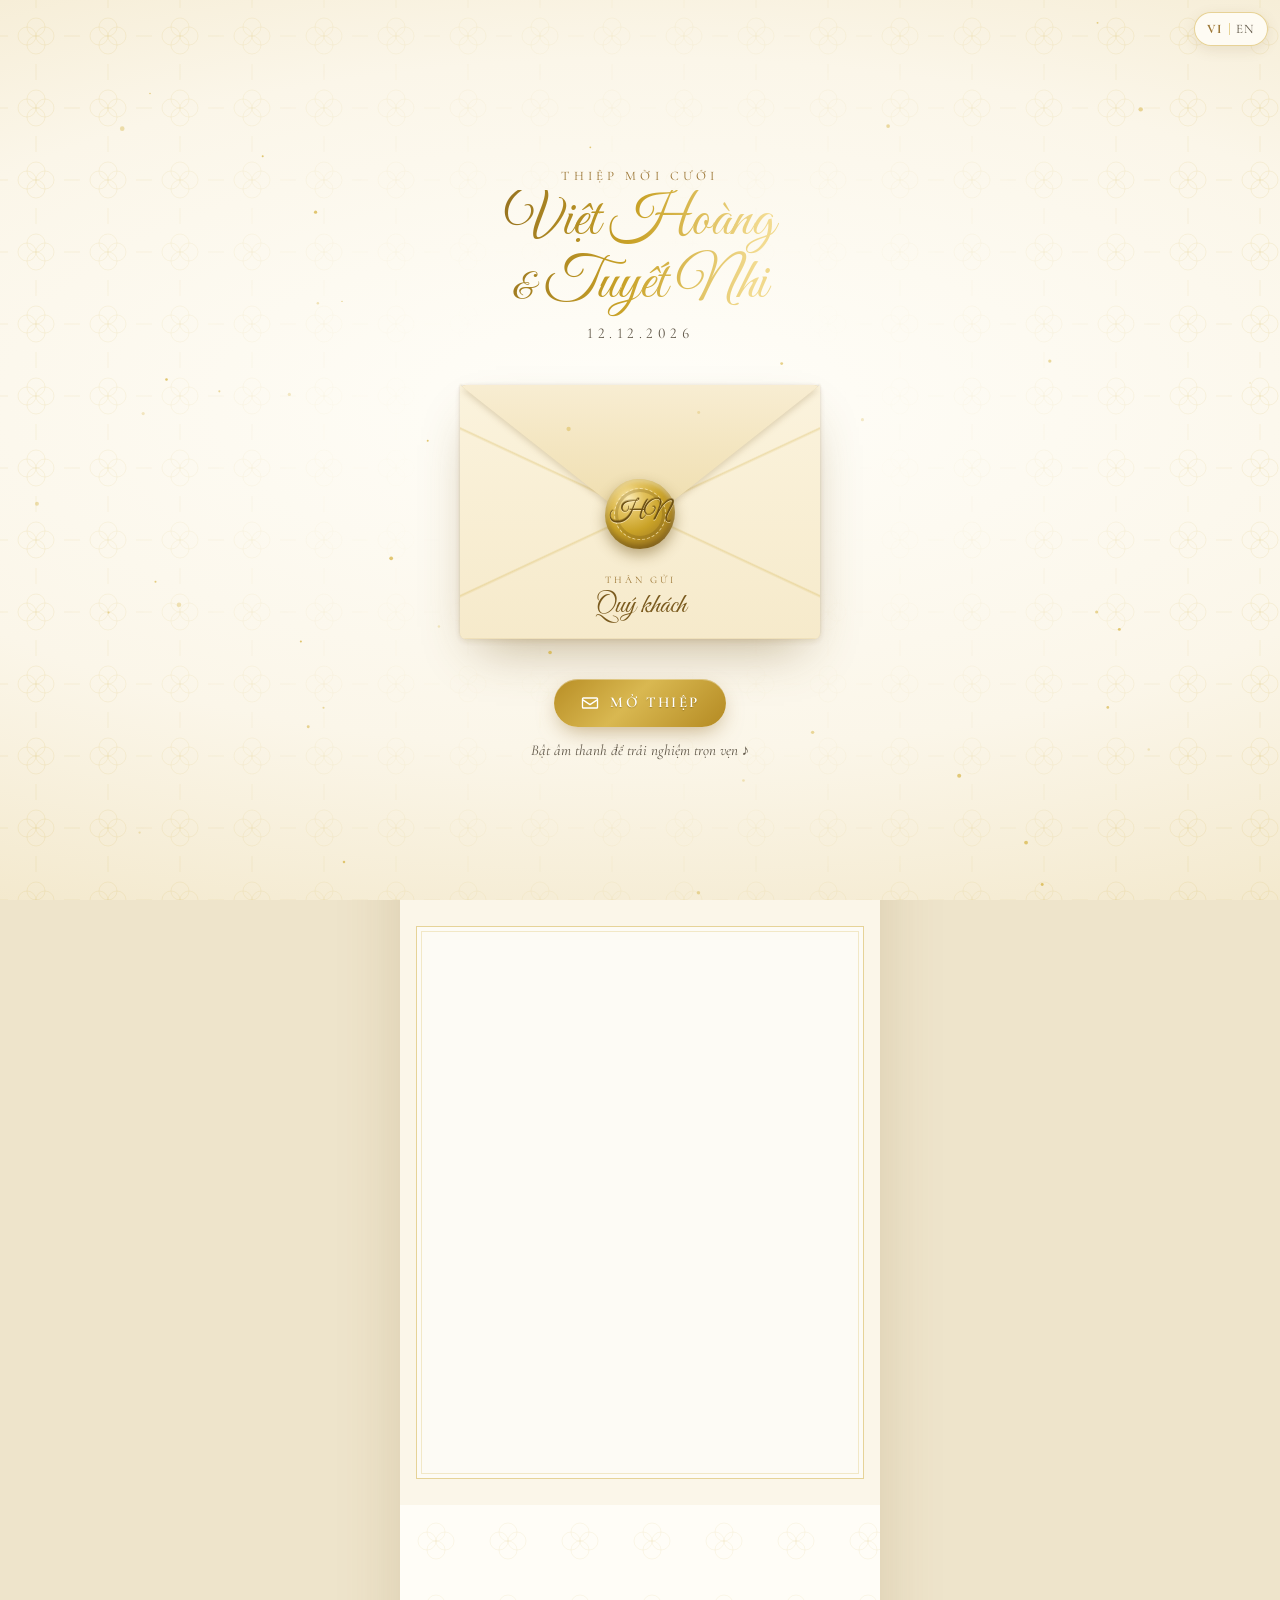
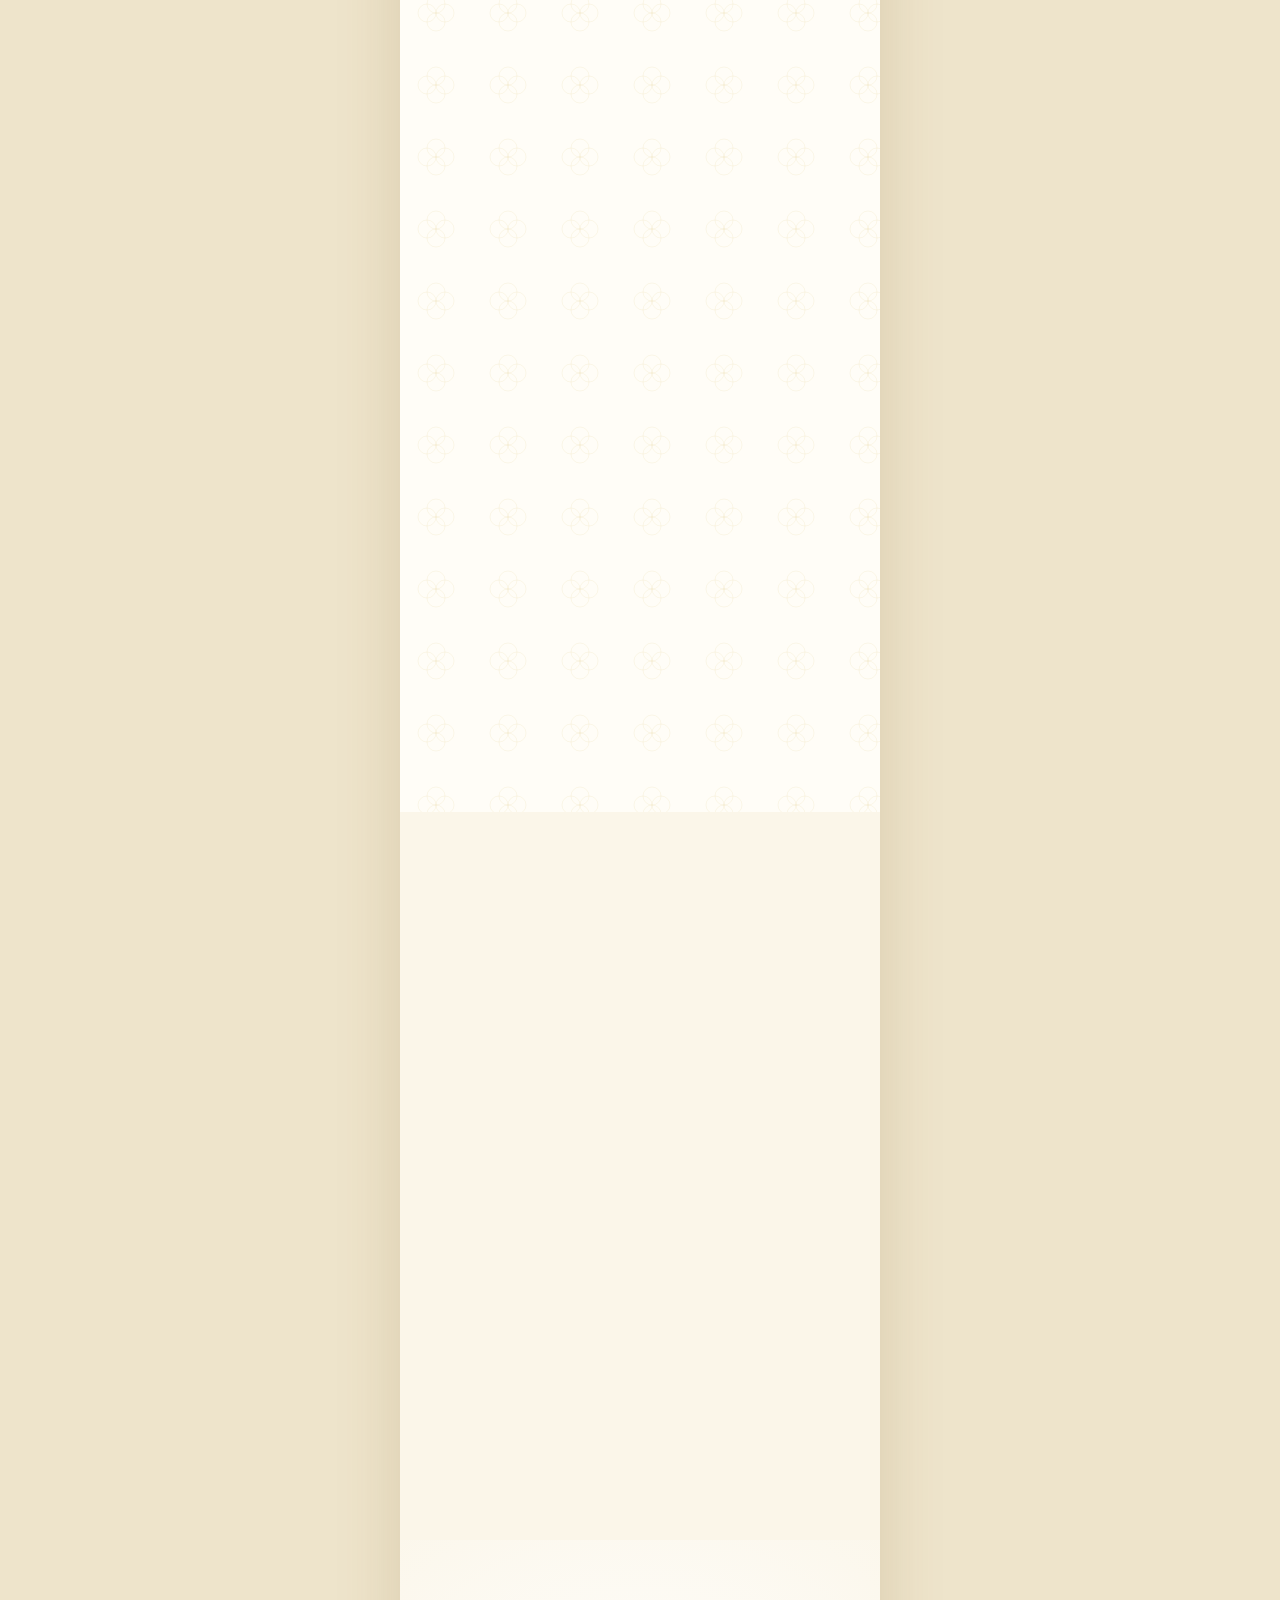
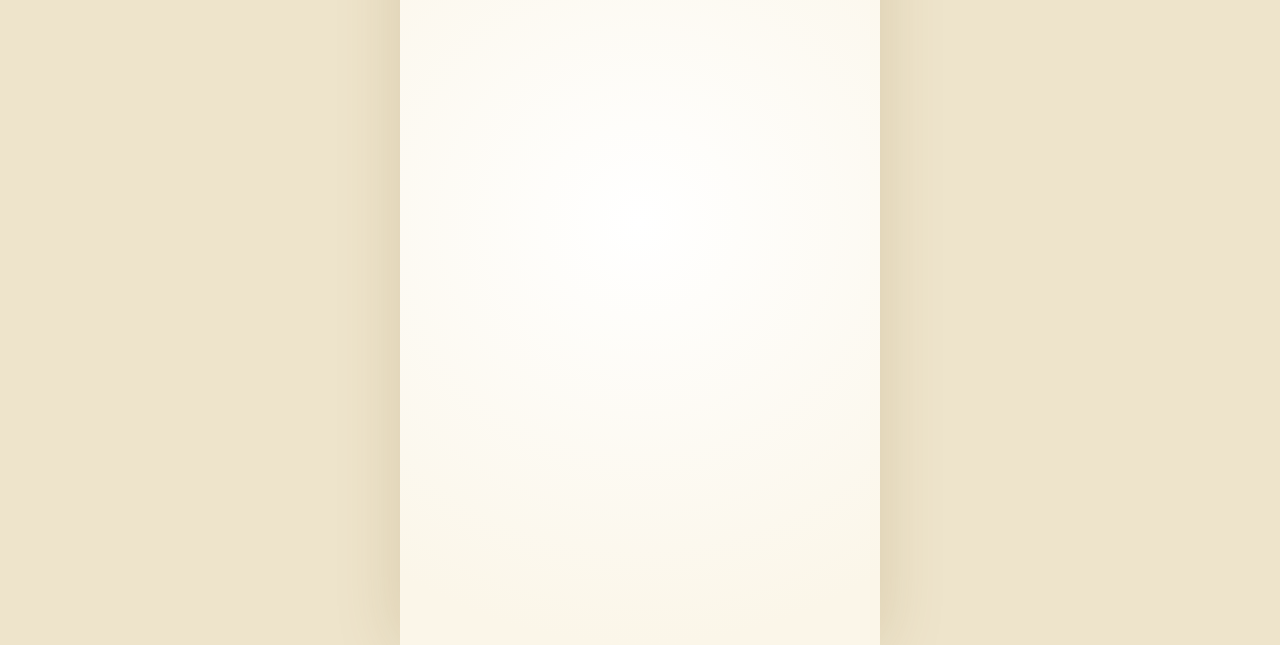
==== index.html @ f39dc4b8 "Wedding invitation: envelope intro, royal white & gold theme, VI/EN, music Co-Authored-By: Claude Op" ====
<!doctype html>
<html lang="vi">
<head>
  <meta charset="utf-8" />
  <meta name="viewport" content="width=device-width, initial-scale=1, viewport-fit=cover" />
  <meta name="theme-color" content="#FBF6E9" />
  <title>Thiệp cưới · Việt Hoàng & Tuyết Nhi</title>
  <meta name="description" content="Trân trọng kính mời bạn tới dự lễ thành hôn của Việt Hoàng & Tuyết Nhi · 12.12.2026" />
  <meta property="og:type" content="website" />
  <meta property="og:title" content="Việt Hoàng & Tuyết Nhi · 12.12.2026" />
  <meta property="og:description" content="Trân trọng kính mời bạn tới dự lễ thành hôn của chúng tôi 💛" />
  <!-- After adding a photo, set an absolute URL, e.g. https://<user>.github.io/<repo>/assets/photos/og.jpg -->
  <!-- <meta property="og:image" content="" /> -->

  <link rel="preconnect" href="https://fonts.googleapis.com" />
  <link rel="preconnect" href="https://fonts.gstatic.com" crossorigin />
  <link href="https://fonts.googleapis.com/css2?family=Cormorant+Garamond:ital,wght@0,400;0,500;0,600;0,700;1,400;1,500&family=Cormorant+SC:wght@500;600;700&family=Great+Vibes&display=swap&subset=vietnamese" rel="stylesheet" />
  <link rel="stylesheet" href="css/style.css" />
</head>
<body class="is-locked">

  <!-- Language toggle -->
  <button class="lang-toggle" id="langToggle" type="button" aria-label="Đổi ngôn ngữ / Change language">
    <span data-lang="vi">VI</span><i></i><span data-lang="en">EN</span>
  </button>

  <!-- ============ INTRO: THE LETTER ============ -->
  <section class="intro" id="intro" aria-label="Thiệp mời">
    <div class="intro__pattern" aria-hidden="true"></div>

    <div class="intro__head">
      <p class="intro__kicker" data-i18n="introKicker"></p>
      <h1 class="intro__names script gold-text" id="introNames"></h1>
      <p class="intro__date" id="introDate"></p>
    </div>

    <div class="envelope" id="envelope">
      <div class="envelope__back"></div>
      <div class="envelope__letter">
        <div class="mini-card">
          <p class="mini-card__k" data-i18n="saveTheDate"></p>
          <p class="mini-card__n script gold-text" id="miniNames"></p>
          <p class="mini-card__d" id="miniDate"></p>
        </div>
      </div>
      <div class="envelope__front">
        <div class="envelope__to">
          <span class="envelope__to-label" data-i18n="toLabel"></span>
          <span class="envelope__to-name script" id="envGuest"></span>
        </div>
      </div>
      <div class="envelope__flap"></div>
      <button class="seal" id="seal" type="button" aria-label="Mở thiệp">
        <span class="seal__ring"></span>
        <span class="seal__mono script" id="sealMono"></span>
      </button>
    </div>

    <div class="intro__cta">
      <button class="btn btn--gold btn--pulse" id="openBtn" type="button">
        <svg viewBox="0 0 24 24" aria-hidden="true"><path d="M3 8l9 6 9-6M4 6h16a1 1 0 011 1v10a1 1 0 01-1 1H4a1 1 0 01-1-1V7a1 1 0 011-1z" fill="none" stroke="currentColor" stroke-width="1.6" stroke-linejoin="round"/></svg>
        <span data-i18n="openBtn"></span>
      </button>
      <p class="intro__hint" data-i18n="soundHint"></p>
    </div>
  </section>

  <!-- ============ MAIN INVITATION ============ -->
  <main class="page" id="app" aria-live="polite"></main>

  <!-- Music control -->
  <button class="music" id="musicBtn" type="button" aria-label="Nhạc nền" hidden>
    <span class="music__disc"><svg viewBox="0 0 24 24" aria-hidden="true"><path d="M9 18V5l11-2v13" fill="none" stroke="currentColor" stroke-width="1.6" stroke-linecap="round" stroke-linejoin="round"/><circle cx="6.5" cy="18" r="2.5" fill="none" stroke="currentColor" stroke-width="1.6"/><circle cx="17.5" cy="16" r="2.5" fill="none" stroke="currentColor" stroke-width="1.6"/></svg></span>
    <span class="music__bars" aria-hidden="true"><i></i><i></i><i></i></span>
  </button>
  <audio id="bgm" loop preload="metadata" playsinline></audio>

  <!-- Gold dust & petals -->
  <canvas class="dust" id="dust" aria-hidden="true"></canvas>
  <div class="petals" id="petals" aria-hidden="true"></div>

  <!-- Lightbox -->
  <div class="lightbox" id="lightbox" hidden>
    <button class="lightbox__close" type="button" aria-label="Close">×</button>
    <button class="lightbox__nav lightbox__nav--prev" type="button" aria-label="Previous">‹</button>
    <img alt="" />
    <button class="lightbox__nav lightbox__nav--next" type="button" aria-label="Next">›</button>
  </div>

  <div class="toast" id="toast" role="status"></div>

  <script src="js/config.js"></script>
  <script src="js/main.js"></script>
</body>
</html>
---- css/style.css ----
/* =====================================================================
   Royal White & Gold — Wedding Invitation
   ===================================================================== */
:root {
  --ivory: #FFFDF7;
  --pearl: #FBF6E9;
  --cream: #F6EDD3;
  --champagne: #EFDDAA;
  --butter: #F7E6A2;
  --gold: #C9A227;
  --gold-soft: #DCC27A;
  --gold-ink: #9A7432;
  --gold-deep: #7A5A1E;
  --ink: #2F2A22;
  --ink-soft: #5E5546;
  --line: rgba(201, 162, 39, .45);
  --line-soft: rgba(201, 162, 39, .22);

  --f-script: "Great Vibes", "Snell Roundhand", cursive;
  --f-serif: "Cormorant Garamond", "Times New Roman", serif;
  --f-caps: "Cormorant SC", "Cormorant Garamond", serif;

  --gold-grad: linear-gradient(100deg, #94701F 0%, #C9A227 22%, #F3DC92 42%, #D4AF37 58%, #8C6A1D 100%);
  --page-w: 480px;
  --ease: cubic-bezier(.2, .7, .2, 1);
  --safe-b: env(safe-area-inset-bottom, 0px);
  --safe-t: env(safe-area-inset-top, 0px);
}

*, *::before, *::after { box-sizing: border-box; }
html { -webkit-text-size-adjust: 100%; scroll-behavior: smooth; }
body {
  margin: 0;
  font-family: var(--f-serif);
  font-size: 18px;
  line-height: 1.55;
  color: var(--ink);
  background: #EEE4CB;
  background-image:
    radial-gradient(circle at 20% 10%, rgba(255,255,255,.7), transparent 45%),
    radial-gradient(circle at 80% 90%, rgba(247,230,162,.55), transparent 50%);
  background-attachment: fixed;
  -webkit-font-smoothing: antialiased;
  font-variant-numeric: lining-nums;
  overflow-x: hidden;
}
body.is-locked { overflow: hidden; height: 100%; }
img { max-width: 100%; display: block; }
button { font: inherit; color: inherit; cursor: pointer; -webkit-tap-highlight-color: transparent; }
[hidden] { display: none !important; }

.script { font-family: var(--f-script); font-weight: 400; line-height: 1.15; }
.caps { font-family: var(--f-caps); letter-spacing: .14em; text-transform: uppercase; }
.gold-text {
  background: var(--gold-grad);
  background-size: 220% 100%;
  -webkit-background-clip: text;
  background-clip: text;
  color: transparent;
  -webkit-text-fill-color: transparent;
  padding: 0 .18em .08em;
  animation: shimmer 7s linear infinite;
}
@keyframes shimmer { from { background-position: 0% 50%; } to { background-position: 220% 50%; } }

/* --------------------------------------------------------------------
   Language toggle
   -------------------------------------------------------------------- */
.lang-toggle {
  position: fixed; z-index: 60;
  top: calc(12px + var(--safe-t)); right: 12px;
  display: flex; align-items: center; gap: 6px;
  padding: 6px 12px; border-radius: 999px;
  border: 1px solid var(--line);
  background: rgba(255, 253, 247, .85);
  backdrop-filter: blur(6px); -webkit-backdrop-filter: blur(6px);
  font-family: var(--f-caps); font-size: 13px; letter-spacing: .12em;
  color: var(--ink-soft);
  box-shadow: 0 4px 14px rgba(122, 90, 30, .12);
}
.lang-toggle i { width: 1px; height: 12px; background: var(--line); }
.lang-toggle span { transition: color .3s; }
html[lang="vi"] .lang-toggle [data-lang="vi"],
html[lang="en"] .lang-toggle [data-lang="en"] { color: var(--gold-ink); font-weight: 700; }

/* --------------------------------------------------------------------
   Intro / Envelope
   -------------------------------------------------------------------- */
.intro {
  position: fixed; inset: 0; z-index: 50;
  display: flex; flex-direction: column; align-items: center; justify-content: center;
  gap: clamp(18px, 4.5vh, 40px);
  padding: calc(56px + var(--safe-t)) 20px calc(28px + var(--safe-b));
  background:
    radial-gradient(120% 70% at 50% 45%, #FFFEF9 0%, var(--pearl) 55%, #F1E5C5 100%);
  transition: opacity 1.1s ease, transform 1.4s var(--ease), visibility 0s linear 1.4s;
  overflow: hidden;
}
.intro__pattern {
  position: absolute; inset: 0; opacity: .5; pointer-events: none;
  background-image: url("data:image/svg+xml,%3Csvg xmlns='http://www.w3.org/2000/svg' width='72' height='72' viewBox='0 0 72 72'%3E%3Cg fill='none' stroke='%23C9A227' stroke-opacity='.22' stroke-width='1'%3E%3Ccircle cx='36' cy='27' r='9'/%3E%3Ccircle cx='36' cy='45' r='9'/%3E%3Ccircle cx='27' cy='36' r='9'/%3E%3Ccircle cx='45' cy='36' r='9'/%3E%3Cpath d='M36 0v8M36 64v8M0 36h8M64 36h8'/%3E%3C/g%3E%3C/svg%3E");
  -webkit-mask-image: radial-gradient(circle at 50% 50%, transparent 25%, #000 85%);
  mask-image: radial-gradient(circle at 50% 50%, transparent 25%, #000 85%);
}
.intro__head { text-align: center; position: relative; animation: fadeDown 1.2s var(--ease) both; }
.intro__kicker { margin: 0; font-family: var(--f-caps); letter-spacing: .32em; font-size: 13px; color: var(--gold-ink); text-transform: uppercase; }
.intro__names { margin: 4px 0 2px; font-size: clamp(42px, 12vw, 58px); line-height: 1.08; }
.intro__names small, .mini-card__n small { font-size: .6em; }
.intro__date { margin: 0; font-family: var(--f-caps); letter-spacing: .3em; font-size: 15px; color: var(--ink-soft); }
.intro__cta { text-align: center; position: relative; animation: fadeUp 1.2s .3s var(--ease) both; }
.intro__hint { margin: 12px 0 0; font-style: italic; font-size: 15px; color: var(--ink-soft); }

.intro.is-done { opacity: 0; visibility: hidden; transform: scale(1.06); pointer-events: none; }
.intro.is-opening .intro__cta { opacity: 0; transform: translateY(12px); transition: .5s; animation: none; }
.intro.is-opening .intro__head { opacity: 0; transform: translateY(-14px); transition: .7s .2s; animation: none; }

@keyframes fadeUp { from { opacity: 0; transform: translateY(18px); } to { opacity: 1; transform: none; } }
@keyframes fadeDown { from { opacity: 0; transform: translateY(-18px); } to { opacity: 1; transform: none; } }

.envelope {
  --w: min(84vw, 360px);
  position: relative;
  width: var(--w); aspect-ratio: 1.42;
  perspective: 1400px;
  animation: envIn 1.3s .15s var(--ease) both, envFloat 5s 1.6s ease-in-out infinite;
  transition: transform 1.2s var(--ease);
}
@keyframes envIn { from { opacity: 0; transform: translateY(30px) scale(.94); } to { opacity: 1; transform: none; } }
@keyframes envFloat { 0%, 100% { transform: translateY(0); } 50% { transform: translateY(-6px); } }
.intro.is-opening .envelope { animation: none; transform: translateY(22%); }

.envelope__back {
  position: absolute; inset: 0; z-index: 1; border-radius: 6px;
  background: linear-gradient(180deg, #E9D7A6, #F3E6C2 60%, #EEDDB0);
  box-shadow: 0 24px 50px -18px rgba(122, 90, 30, .45), 0 2px 6px rgba(122, 90, 30, .15);
}
.envelope__letter {
  position: absolute; z-index: 2; left: 6%; right: 6%; top: 5%; bottom: 5%;
  transition: transform 1.2s var(--ease);
}
.intro.is-letter .envelope__letter { transform: translateY(-64%); }
.mini-card {
  height: 100%; padding: 10% 8%;
  display: flex; flex-direction: column; align-items: center; justify-content: flex-start;
  background: var(--ivory);
  border-radius: 3px;
  box-shadow: inset 0 0 0 1px var(--line), inset 0 0 0 5px var(--ivory), inset 0 0 0 6px var(--line-soft), 0 -4px 14px rgba(122, 90, 30, .08);
  text-align: center;
}
.mini-card__k { margin: 0; font-family: var(--f-caps); letter-spacing: .3em; font-size: 10px; color: var(--gold-ink); text-transform: uppercase; }
.mini-card__n { margin: 4px 0; font-size: clamp(24px, 7vw, 30px); line-height: 1.05; }
.mini-card__d { margin: 0; font-family: var(--f-caps); letter-spacing: .25em; font-size: 12px; color: var(--ink-soft); }

.envelope__front {
  position: absolute; inset: 0; z-index: 3; pointer-events: none;
  filter: drop-shadow(0 -1px 1px rgba(122, 90, 30, .18));
}
.envelope__front::before {
  content: ""; position: absolute; inset: 0; border-radius: 0 0 6px 6px;
  clip-path: polygon(0 0, 50% 52%, 100% 0, 100% 100%, 0 100%);
  background:
    linear-gradient(155deg, transparent 49.6%, rgba(201,162,39,.25) 50%, transparent 50.6%),
    linear-gradient(205deg, transparent 49.6%, rgba(201,162,39,.25) 50%, transparent 50.6%),
    linear-gradient(180deg, #FBF3DD, #F6EACB);
}
.envelope__to {
  position: absolute; left: 0; right: 0; bottom: 6%;
  display: flex; flex-direction: column; align-items: center; gap: 0;
}
.envelope__to-label { font-family: var(--f-caps); letter-spacing: .3em; font-size: 10px; color: var(--gold-ink); text-transform: uppercase; }
.envelope__to-name { font-size: clamp(22px, 6.4vw, 28px); line-height: 1.25; color: var(--gold-deep); max-width: 90%; text-align: center; padding: 0 .2em; }

.envelope__flap {
  position: absolute; left: 0; right: 0; top: 0; height: 56%; z-index: 4;
  transform-origin: 50% 0;
  transform-style: preserve-3d;
  transition: transform 1s .3s cubic-bezier(.5, .1, .3, 1);
  filter: drop-shadow(0 3px 3px rgba(122, 90, 30, .22));
}
.envelope__flap::before {
  content: ""; position: absolute; inset: 0;
  clip-path: polygon(0 0, 100% 0, 50% 100%);
  background: linear-gradient(180deg, #F8EDD2, #EEDCAA);
  border-radius: 6px 6px 0 0;
}
.intro.is-opening .envelope__flap { transform: rotateX(180deg); }
.intro.is-flapped .envelope__flap { z-index: 0; }

.seal {
  position: absolute; z-index: 5;
  left: 50%; top: 52%; width: 70px; height: 70px; margin: -38px 0 0 -35px;
  border: 0; padding: 0;
  border-radius: 48% 52% 50% 50% / 52% 47% 53% 48%;
  background: radial-gradient(circle at 34% 28%, #FBEBB4 0%, #E3C25E 22%, #C9A227 48%, #9C7621 78%, #6E5113 100%);
  box-shadow:
    0 6px 14px rgba(110, 81, 19, .45),
    inset 0 -3px 6px rgba(80, 55, 10, .45),
    inset 0 3px 5px rgba(255, 245, 210, .6);
  display: grid; place-items: center;
  animation: sealBeat 2.4s 1.6s ease-in-out infinite;
}
.seal__ring {
  position: absolute; inset: 9px; border-radius: 50%;
  border: 1.5px dashed rgba(255, 240, 200, .65);
  box-shadow: inset 0 0 0 3px rgba(110, 81, 19, .25);
}
.seal__mono {
  position: relative; font-size: 25px; letter-spacing: -.04em; color: #6B4E10;
  text-shadow: 0 1px 0 rgba(255, 240, 200, .7), 0 -1px 0 rgba(70, 48, 8, .35);
  padding-right: 2px;
}
@keyframes sealBeat { 0%, 100% { transform: scale(1); } 50% { transform: scale(1.06); } }
.intro.is-opening .seal { animation: sealOff .7s var(--ease) forwards; }
@keyframes sealOff {
  0% { transform: scale(1); }
  35% { transform: scale(1.18) rotate(-8deg); opacity: 1; }
  100% { transform: scale(.2) rotate(25deg) translateY(40px); opacity: 0; }
}

/* Buttons */
.btn {
  display: inline-flex; align-items: center; justify-content: center; gap: 10px;
  min-height: 48px; padding: 0 26px; border-radius: 999px;
  font-family: var(--f-caps); font-size: 15px; font-weight: 600; letter-spacing: .16em; text-transform: uppercase;
  text-decoration: none; border: 0; transition: transform .25s, box-shadow .25s, background .25s;
}
.btn svg { width: 20px; height: 20px; flex: none; }
.btn:active { transform: scale(.97); }
.btn--gold {
  color: #fff; background: linear-gradient(135deg, #B88E25, #D9B851 45%, #B48A22);
  box-shadow: 0 8px 22px -6px rgba(154, 116, 50, .6), inset 0 1px 0 rgba(255, 255, 255, .35);
  text-shadow: 0 1px 1px rgba(90, 64, 10, .35);
}
.btn--line { color: var(--gold-ink); background: rgba(255,255,255,.6); border: 1px solid var(--line); }
.btn--sm { min-height: 40px; padding: 0 16px; font-size: 13px; gap: 8px; }
.btn--sm svg { width: 16px; height: 16px; }
.btn--pulse { animation: pulse 2.2s 1.8s infinite; }
@keyframes pulse {
  0% { box-shadow: 0 8px 22px -6px rgba(154,116,50,.6), 0 0 0 0 rgba(201,162,39,.45); }
  70% { box-shadow: 0 8px 22px -6px rgba(154,116,50,.6), 0 0 0 16px rgba(201,162,39,0); }
  100% { box-shadow: 0 8px 22px -6px rgba(154,116,50,.6), 0 0 0 0 rgba(201,162,39,0); }
}

/* --------------------------------------------------------------------
   Page
   -------------------------------------------------------------------- */
.page {
  position: relative; z-index: 1;
  max-width: var(--page-w); margin: 0 auto; min-height: 100vh;
  background: var(--ivory);
  box-shadow: 0 0 60px rgba(122, 90, 30, .18);
  overflow: hidden;
}
.sec { position: relative; padding: 76px 26px; text-align: center; }
.sec--pearl { background: var(--pearl); }
.sec--pattern::before {
  content: ""; position: absolute; inset: 0; pointer-events: none; opacity: .55;
  background-image: url("data:image/svg+xml,%3Csvg xmlns='http://www.w3.org/2000/svg' width='72' height='72' viewBox='0 0 72 72'%3E%3Cg fill='none' stroke='%23C9A227' stroke-opacity='.14' stroke-width='1'%3E%3Ccircle cx='36' cy='27' r='9'/%3E%3Ccircle cx='36' cy='45' r='9'/%3E%3Ccircle cx='27' cy='36' r='9'/%3E%3Ccircle cx='45' cy='36' r='9'/%3E%3C/g%3E%3C/svg%3E");
}
.frame { position: relative; }
.frame::before, .frame::after { content: ""; position: absolute; pointer-events: none; }
.frame::before { inset: 0; border: 1px solid var(--line); }
.frame::after { inset: 5px; border: 1px solid var(--line-soft); }

.sec__title { margin: 0 0 6px; font-size: clamp(44px, 12vw, 56px); }
.sec__kicker { margin: 0 0 4px; font-family: var(--f-caps); font-size: 13px; letter-spacing: .3em; text-transform: uppercase; color: var(--gold-ink); }
.sec__lead { margin: 0 auto; max-width: 34ch; color: var(--ink-soft); }

/* Ornament divider */
.orn { display: flex; align-items: center; justify-content: center; gap: 12px; margin: 18px auto; color: var(--gold); max-width: 260px; }
.orn::before, .orn::after { content: ""; flex: 1; height: 1px; background: linear-gradient(90deg, transparent, var(--gold)); }
.orn::after { transform: scaleX(-1); }
.orn svg { width: 22px; height: 22px; flex: none; }

/* Leaf branches (generated in JS) */
.branch { position: absolute; pointer-events: none; width: 200px; transform-origin: 50% 50%; height: auto; color: var(--gold); opacity: .9; }
.branch path { fill: none; stroke: currentColor; stroke-width: 1.15; stroke-linecap: round; stroke-linejoin: round;
  stroke-dasharray: 1; stroke-dashoffset: 1; transition: stroke-dashoffset 1.5s ease; transition-delay: calc(var(--i, 0) * 70ms); }
.branch.in path { stroke-dashoffset: 0; }
.branch--tl { top: 24px; left: -34px; transform: rotate(-28deg); }
.branch--br { right: -34px; bottom: 24px; transform: rotate(152deg); }
.branch--tr { top: 24px; right: -34px; transform: scaleX(-1) rotate(-28deg); }

/* Reveal animations */
.rv { opacity: 0; transform: translateY(20px); transition: opacity .9s ease, transform .9s var(--ease); transition-delay: calc(var(--d, 0) * 110ms); }
.rv--zoom { transform: scale(.9); }
.rv--left { transform: translateX(-28px); }
.rv--right { transform: translateX(28px); }
.rv--fade { transform: none; }
.rv.in { opacity: 1; transform: none; }
.rv--write { opacity: 1; transform: none; clip-path: inset(-20% 100% -20% 0); transition: clip-path 2s cubic-bezier(.6, .1, .3, 1); transition-delay: calc(var(--d, 0) * 110ms); }
.rv--write.in { clip-path: inset(-20% -5% -20% 0); }

/* --------------------------------------------------------------------
   Hero
   -------------------------------------------------------------------- */
.hero {
  min-height: 100vh; min-height: 100svh;
  display: flex; flex-direction: column; align-items: center; justify-content: center;
  padding: calc(70px + var(--safe-t)) 24px 90px;
  background: radial-gradient(90% 60% at 50% 40%, #FFFFFF 0%, var(--ivory) 50%, var(--pearl) 100%);
  overflow: hidden;
}
.hero__inner { position: relative; z-index: 1; }
.crest { width: 128px; margin: 0 auto 10px; color: var(--gold); }
.crest svg { width: 100%; height: auto; overflow: visible; }
.crest text { font-family: var(--f-script); }
.hero--nophoto .crest { width: 168px; margin-bottom: 18px; }
.hero__kicker { margin: 0 0 8px; font-family: var(--f-caps); font-size: 14px; letter-spacing: .36em; color: var(--gold-ink); text-transform: uppercase; }
.hero__names { margin: 0; font-size: clamp(54px, 15vw, 72px); line-height: 1.05; }
.hero__names span { display: block; }
.hero__amp { font-size: .6em; color: var(--gold-soft); margin: -2px 0; }
.hero__date { display: flex; align-items: center; justify-content: center; gap: 14px; margin-top: 18px;
  font-family: var(--f-caps); font-size: 22px; letter-spacing: .22em; color: var(--ink); }
.hero__date b { font-weight: 600; }
.hero__date i { width: 1px; height: 26px; background: var(--gold); }
.hero__sub { margin: 6px 0 0; font-size: 16px; color: var(--ink-soft); letter-spacing: .06em; }

.arch {
  width: min(70vw, 270px); aspect-ratio: 3 / 4; margin: 6px auto 22px;
  border-radius: 999px 999px 10px 10px; padding: 7px;
  background: var(--gold-grad); background-size: 200% 100%;
  box-shadow: 0 18px 40px -16px rgba(122, 90, 30, .5);
}
.arch__img { width: 100%; height: 100%; border-radius: 999px 999px 6px 6px; overflow: hidden; background: var(--cream); }
.arch__img img { width: 100%; height: 100%; object-fit: cover; animation: slowZoom 18s ease-in-out infinite alternate; }
@keyframes slowZoom { from { transform: scale(1); } to { transform: scale(1.1); } }

.scroll-cue { position: absolute; left: 50%; bottom: calc(22px + var(--safe-b)); transform: translateX(-50%); text-align: center;
  font-family: var(--f-caps); font-size: 11px; letter-spacing: .3em; color: var(--gold-ink); text-transform: uppercase; z-index: 1; }
.scroll-cue svg { display: block; margin: 6px auto 0; width: 20px; height: 20px; animation: cue 1.8s ease-in-out infinite; }
@keyframes cue { 0%, 100% { transform: translateY(0); opacity: .5; } 50% { transform: translateY(7px); opacity: 1; } }

/* --------------------------------------------------------------------
   Invitation
   -------------------------------------------------------------------- */
.invite { padding: 26px 16px; }
.invite__box { padding: 46px 14px 40px; background: rgba(255, 255, 255, .55); }
.invite__label { margin: 0; font-family: var(--f-caps); font-size: 15px; letter-spacing: .22em; text-transform: uppercase; color: var(--ink); }
.invite__guest {
  margin: 6px auto 4px; font-size: clamp(34px, 9.5vw, 46px); color: var(--gold-ink);
  display: inline-block; padding: 0 .25em .1em; border-bottom: 1px dashed var(--gold-soft); max-width: 100%; overflow-wrap: anywhere;
}
.invite__text { margin: 14px auto 0; max-width: 32ch; font-family: var(--f-caps); font-size: 15px; letter-spacing: .08em; line-height: 1.6; text-transform: uppercase; color: var(--ink-soft); }
.invite__couple { margin: 18px 0 4px; font-size: clamp(42px, 11.5vw, 54px); line-height: 1.1; }
.families { display: grid; grid-template-columns: 1fr 1fr; gap: 14px; margin-top: 26px; }
.family h4 { margin: 0 0 6px; font-family: var(--f-caps); font-size: 15px; letter-spacing: .18em; color: var(--gold-ink); }
.family p { margin: 0; font-size: 16.5px; font-weight: 500; line-height: 1.6; color: var(--ink); }
.family p small { color: var(--gold-ink); font-size: 15px; font-weight: 400; }

/* --------------------------------------------------------------------
   Events
   -------------------------------------------------------------------- */
.events { display: grid; gap: 26px; margin-top: 30px; }
.event {
  position: relative; padding: 34px 22px 28px; background: var(--ivory);
  box-shadow: 0 16px 36px -22px rgba(122, 90, 30, .45);
}
.event__badge {
  position: absolute; top: -14px; left: 50%; transform: translateX(-50%);
  padding: 4px 16px; border-radius: 999px; white-space: nowrap;
  font-family: var(--f-caps); font-size: 13px; letter-spacing: .22em; text-transform: uppercase;
  color: #fff; background: linear-gradient(135deg, #B88E25, #D9B851 50%, #B48A22);
  box-shadow: 0 6px 14px -6px rgba(154, 116, 50, .7);
}
.event__title { margin: 4px 0 14px; font-size: 38px; color: var(--gold-ink); }
.event__time { display: flex; align-items: stretch; justify-content: center; gap: 16px; }
.event__time-big { font-family: var(--f-serif); font-weight: 600; font-size: 46px; line-height: 1; color: var(--ink); padding-right: 16px; border-right: 1px solid var(--line); display: flex; align-items: center; }
.event__time-date { text-align: left; display: flex; flex-direction: column; justify-content: center; }
.event__weekday { font-family: var(--f-caps); font-size: 14px; letter-spacing: .2em; text-transform: uppercase; color: var(--gold-ink); }
.event__day { font-family: var(--f-caps); font-weight: 700; font-size: 24px; letter-spacing: .1em; }
.event__long { margin: 12px 0 0; font-family: var(--f-caps); font-size: 15px; letter-spacing: .1em; color: var(--ink); }
.event__lunar { margin: 12px 0 0; font-style: italic; font-size: 16px; color: var(--ink-soft); }
.event__venue { margin: 18px 0 2px; font-family: var(--f-caps); font-weight: 700; font-size: 17px; letter-spacing: .08em; color: var(--gold-ink); text-transform: uppercase; line-height: 1.4; }
.event__addr { margin: 0; font-size: 17px; }
.event__actions { display: flex; flex-wrap: wrap; justify-content: center; gap: 10px; margin-top: 20px; }
.event--tba .event__tba { margin: 16px 0 4px; font-style: italic; color: var(--ink-soft); }

/* --------------------------------------------------------------------
   Calendar & countdown
   -------------------------------------------------------------------- */
.date-big { margin: 4px 0 22px; font-family: var(--f-caps); font-weight: 700; font-size: 26px; letter-spacing: .2em; }
.cal { max-width: 330px; margin: 0 auto; display: grid; grid-template-columns: repeat(7, 1fr); row-gap: 8px; }
.cal__h { font-family: var(--f-caps); font-weight: 700; font-size: 14px; letter-spacing: .08em; color: var(--gold-ink); padding-bottom: 6px; }
.cal__d { position: relative; height: 38px; display: grid; place-items: center; font-family: var(--f-serif); font-size: 18px; font-weight: 500; }
.cal__d--hit { color: #fff; font-weight: 700; }
.cal__d--hit svg { position: absolute; width: 42px; height: 42px; left: 50%; top: 50%; margin: -21px 0 0 -21px; color: var(--gold); animation: heart 1.6s ease-in-out infinite; filter: drop-shadow(0 4px 6px rgba(154,116,50,.45)); }
.cal__d--hit span { position: relative; }
@keyframes heart { 0%, 100% { transform: scale(1); } 15% { transform: scale(1.14); } 30% { transform: scale(1); } 45% { transform: scale(1.1); } }

.countdown { display: grid; grid-template-columns: repeat(4, 1fr); gap: 10px; max-width: 360px; margin: 34px auto 0; }
.cd { padding: 14px 4px 10px; background: var(--ivory); border: 1px solid var(--line); position: relative; }
.cd::after { content: ""; position: absolute; inset: 3px; border: 1px solid var(--line-soft); pointer-events: none; }
.cd b { display: block; font-family: var(--f-serif); font-weight: 600; font-size: 34px; line-height: 1; color: var(--gold-ink); font-variant-numeric: tabular-nums; }
.cd span { display: block; margin-top: 6px; font-family: var(--f-caps); font-size: 11px; letter-spacing: .16em; text-transform: uppercase; color: var(--ink-soft); }
.countdown-done { margin: 30px 0 0; font-size: 34px; }
.sign-off { margin: 30px 0 0; font-size: 30px; color: var(--ink); }

/* --------------------------------------------------------------------
   Gallery
   -------------------------------------------------------------------- */
.gallery { display: grid; grid-template-columns: repeat(2, 1fr); gap: 8px; margin-top: 26px; }
.gallery button { border: 0; padding: 0; background: var(--cream); overflow: hidden; aspect-ratio: 3 / 4; }
.gallery button:nth-child(3n + 1) { grid-column: span 2; aspect-ratio: 4 / 3; }
.gallery img { width: 100%; height: 100%; object-fit: cover; transition: transform .8s var(--ease); }
.gallery button:active img { transform: scale(1.04); }

.lightbox { position: fixed; inset: 0; z-index: 80; background: rgba(28, 22, 12, .92); display: grid; place-items: center; padding: 20px; }
.lightbox img { max-height: 86vh; max-width: 100%; object-fit: contain; box-shadow: 0 10px 40px rgba(0,0,0,.5); }
.lightbox button { position: absolute; border: 0; background: none; color: #F3DC92; font-size: 44px; line-height: 1; padding: 10px 14px; }
.lightbox__close { top: calc(8px + var(--safe-t)); right: 8px; }
.lightbox__nav--prev { left: 0; top: 50%; transform: translateY(-50%); }
.lightbox__nav--next { right: 0; top: 50%; transform: translateY(-50%); }

/* --------------------------------------------------------------------
   RSVP
   -------------------------------------------------------------------- */
.rsvp { margin: 26px auto 0; max-width: 380px; text-align: left; display: grid; gap: 18px; }
.field label, .field legend { display: block; margin-bottom: 6px; font-family: var(--f-caps); font-size: 13px; letter-spacing: .16em; text-transform: uppercase; color: var(--gold-ink); }
.field fieldset { border: 0; padding: 0; margin: 0; }
.field input[type="text"], .field input[type="number"], .field select, .field textarea {
  width: 100%; padding: 12px 14px; border: 1px solid var(--line); border-radius: 4px;
  background: rgba(255, 255, 255, .8); font: inherit; font-size: 17px; color: var(--ink);
  -webkit-appearance: none; appearance: none;
}
.field textarea { min-height: 96px; resize: vertical; }
.field input:focus, .field select:focus, .field textarea:focus { outline: none; border-color: var(--gold); box-shadow: 0 0 0 3px rgba(201, 162, 39, .18); }
.choices { display: grid; grid-template-columns: 1fr 1fr; gap: 10px; }
.choice input { position: absolute; opacity: 0; pointer-events: none; }
.choice span { display: flex; align-items: center; justify-content: center; text-align: center; min-height: 48px; padding: 6px 10px; border: 1px solid var(--line); border-radius: 4px; background: rgba(255,255,255,.7); font-size: 16px; line-height: 1.25; transition: .25s; }
.choice input:checked + span { border-color: var(--gold); background: linear-gradient(135deg, #FFF8E2, #F7E6A2); color: var(--gold-deep); font-weight: 600; box-shadow: 0 4px 12px -6px rgba(154,116,50,.6); }
.choice input:focus-visible + span { outline: 2px solid var(--gold); outline-offset: 2px; }
.rsvp .btn { width: 100%; }
.rsvp__note { margin: 14px 0 0; font-style: italic; color: var(--ink-soft); font-size: 15px; text-align: center; }
.rsvp-done { margin-top: 26px; padding: 28px 18px; }
.rsvp-done p { margin: 0; }

/* --------------------------------------------------------------------
   Gift
   -------------------------------------------------------------------- */
.gifts { display: grid; gap: 18px; margin-top: 26px; }
.gift { padding: 24px 18px; background: var(--ivory); }
.gift__label { margin: 0 0 8px; font-size: 30px; color: var(--gold-ink); }
.gift img { width: 170px; margin: 0 auto 12px; border: 1px solid var(--line); padding: 6px; background: #fff; }
.gift__bank { margin: 0; font-family: var(--f-caps); letter-spacing: .14em; color: var(--ink-soft); font-size: 14px; text-transform: uppercase; }
.gift__num { margin: 4px 0; font-family: var(--f-serif); font-weight: 600; font-size: 24px; letter-spacing: .08em; }
.gift__holder { margin: 0 0 14px; font-family: var(--f-caps); letter-spacing: .12em; font-size: 14px; }

/* --------------------------------------------------------------------
   Thanks
   -------------------------------------------------------------------- */
.thanks { padding-bottom: calc(110px + var(--safe-b)); background: radial-gradient(90% 60% at 50% 40%, #fff, var(--pearl)); overflow: hidden; }
.thanks__photo { width: min(64vw, 240px); margin: 0 auto 26px; }
.thanks__text { max-width: 30ch; margin: 10px auto 0; font-size: 19px; line-height: 1.65; }
.thanks__sig { margin: 22px 0 0; font-size: 18px; line-height: 1.6; }
.thanks__sig b { font-weight: 600; }
.footer-note { margin: 34px 0 0; font-family: var(--f-caps); font-size: 11px; letter-spacing: .3em; color: var(--gold-ink); text-transform: uppercase; }

/* --------------------------------------------------------------------
   Music button
   -------------------------------------------------------------------- */
.music {
  position: fixed; z-index: 60; right: 14px; bottom: calc(16px + var(--safe-b));
  width: 52px; height: 52px; border-radius: 50%; border: 0; padding: 0;
  display: grid; place-items: center; color: #fff;
  background: radial-gradient(circle at 35% 30%, #F3DC92, #C9A227 55%, #94701F);
  box-shadow: 0 8px 20px -6px rgba(122, 90, 30, .65), inset 0 0 0 3px rgba(255,255,255,.25);
  animation: fadeUp .8s var(--ease) both;
}
@media (min-width: 520px) { .music { right: calc(50% - var(--page-w) / 2 + 14px); } }
.music__disc { width: 24px; height: 24px; display: grid; place-items: center; }
.music__disc svg { width: 22px; height: 22px; }
.music.is-playing .music__disc { animation: spin 4s linear infinite; }
.music::after { content: ""; position: absolute; width: 30px; height: 2px; background: #fff; border-radius: 2px; transform: rotate(-45deg); box-shadow: 0 0 0 1px rgba(148,112,31,.6); transition: opacity .25s; }
.music.is-playing::after { opacity: 0; }
.music::before { content: ""; position: absolute; inset: -6px; border-radius: 50%; border: 1px solid rgba(201,162,39,.6); opacity: 0; }
.music.is-playing::before { animation: ring 2.4s ease-out infinite; }
.music__bars { display: none; }
@keyframes spin { to { transform: rotate(360deg); } }
@keyframes ring { from { transform: scale(.9); opacity: .9; } to { transform: scale(1.5); opacity: 0; } }

/* --------------------------------------------------------------------
   Gold dust & petals
   -------------------------------------------------------------------- */
.dust { position: fixed; inset: 0; width: 100%; height: 100%; z-index: 55; pointer-events: none; }
.petals { position: fixed; inset: 0; z-index: 4; pointer-events: none; overflow: hidden; }
.petal {
  position: absolute; top: -40px; width: var(--s, 14px); height: var(--s, 14px);
  border-radius: 150% 0 150% 0;
  background: var(--c, #fff);
  box-shadow: inset -2px -2px 4px rgba(201, 162, 39, .25);
  opacity: .85;
  animation: fall var(--t, 12s) linear var(--delay, 0s) infinite;
}
@keyframes fall {
  0% { transform: translate3d(0, -5vh, 0) rotate(0deg); }
  25% { transform: translate3d(calc(var(--x, 30px) * .6), 25vh, 0) rotate(110deg); }
  50% { transform: translate3d(calc(var(--x, 30px) * -.4), 55vh, 0) rotate(220deg); }
  100% { transform: translate3d(var(--x, 30px), 110vh, 0) rotate(400deg); }
}

/* Toast */
.toast {
  position: fixed; z-index: 90; left: 50%; bottom: calc(84px + var(--safe-b));
  transform: translate(-50%, 20px); opacity: 0; pointer-events: none;
  padding: 10px 18px; border-radius: 999px; background: rgba(47, 42, 34, .9); color: #F8EFD6; font-size: 16px;
  transition: .35s var(--ease); max-width: 88vw; text-align: center;
}
.toast.show { opacity: 1; transform: translate(-50%, 0); }

/* Very small phones */
@media (max-width: 360px) {
  body { font-size: 17px; }
  .sec { padding-left: 18px; padding-right: 18px; }
  .family p { font-size: 15px; }
  .event__time-big { font-size: 40px; }
  .cd b { font-size: 28px; }
}
/* Short screens (landscape phones) */
@media (max-height: 560px) {
  .intro { gap: 10px; padding-top: 16px; }
  .intro__names { font-size: 34px; }
  .envelope { --w: min(60vw, 300px); }
}

@media (prefers-reduced-motion: reduce) {
  *, *::before, *::after { animation-duration: .01ms !important; animation-iteration-count: 1 !important; transition-duration: .2s !important; transition-delay: 0s !important; }
  .rv, .rv--write { opacity: 1; transform: none; clip-path: none; }
  .petals, .dust { display: none; }
}
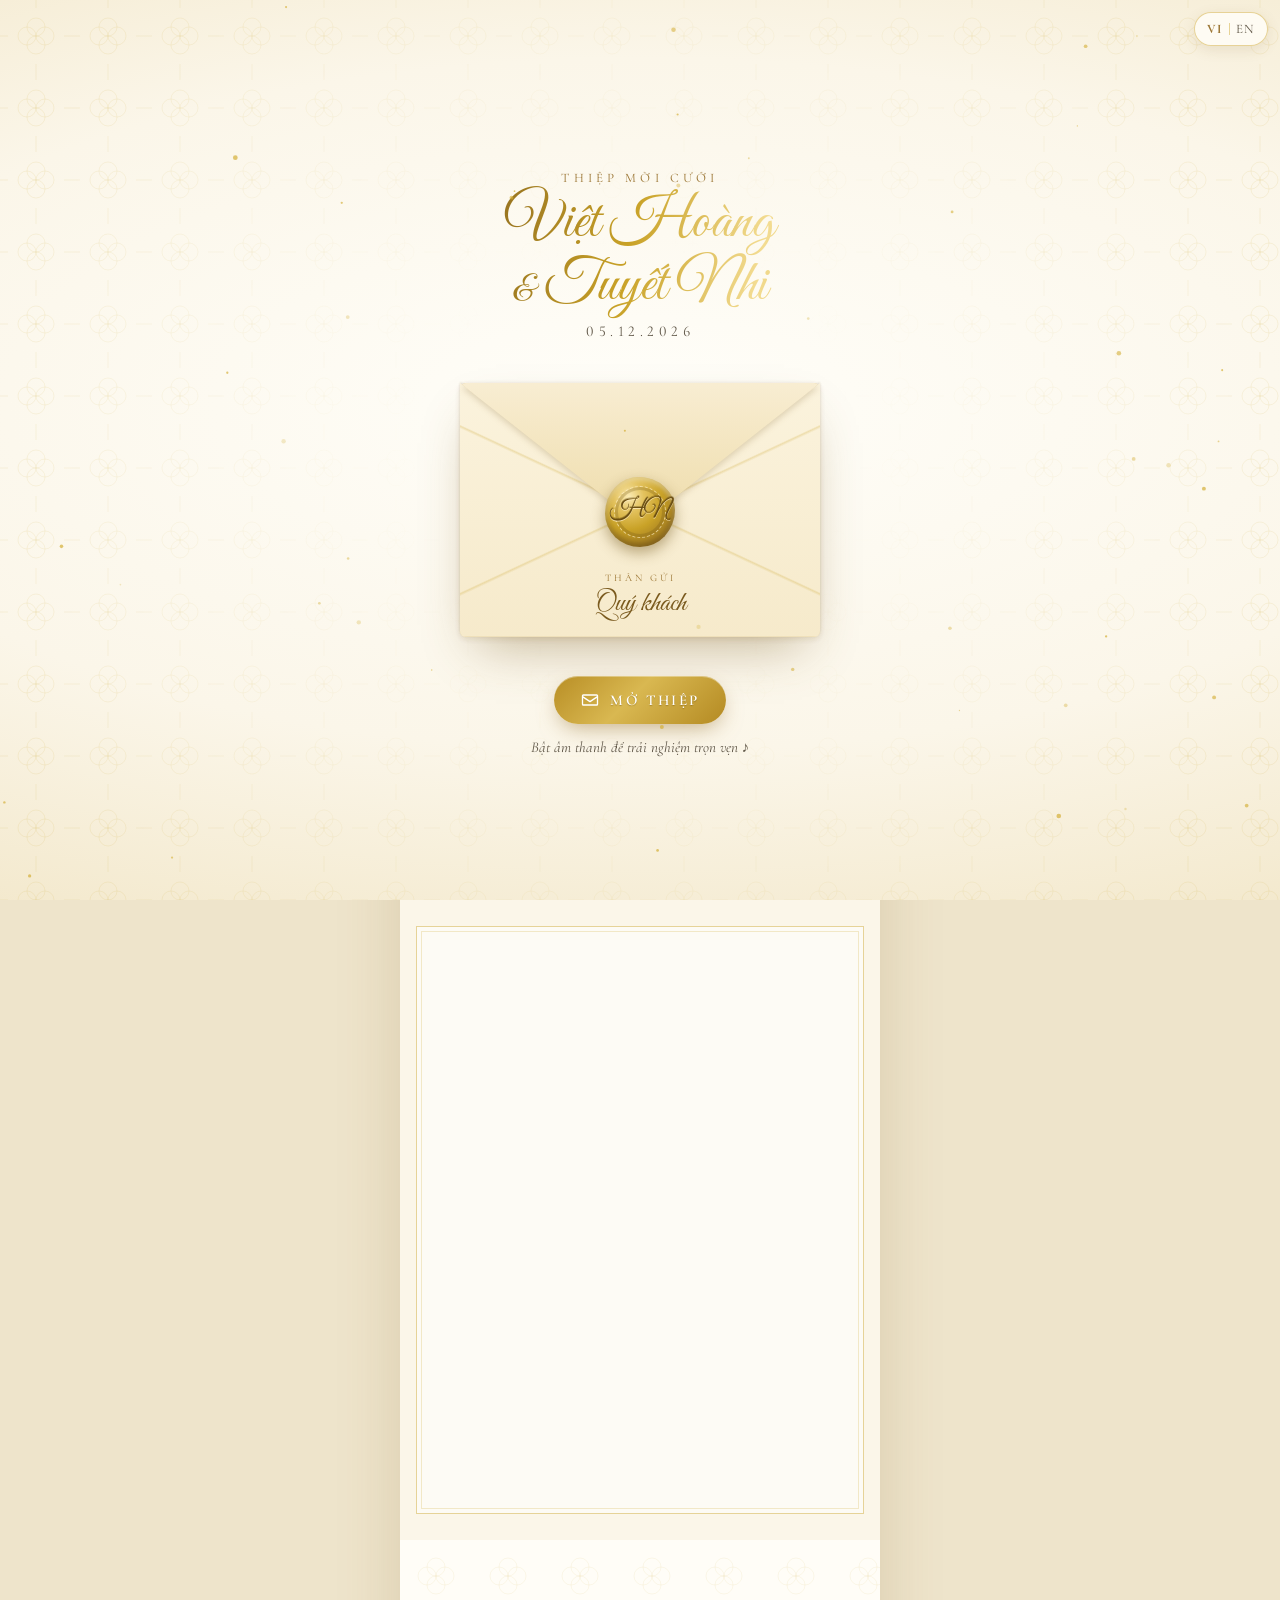
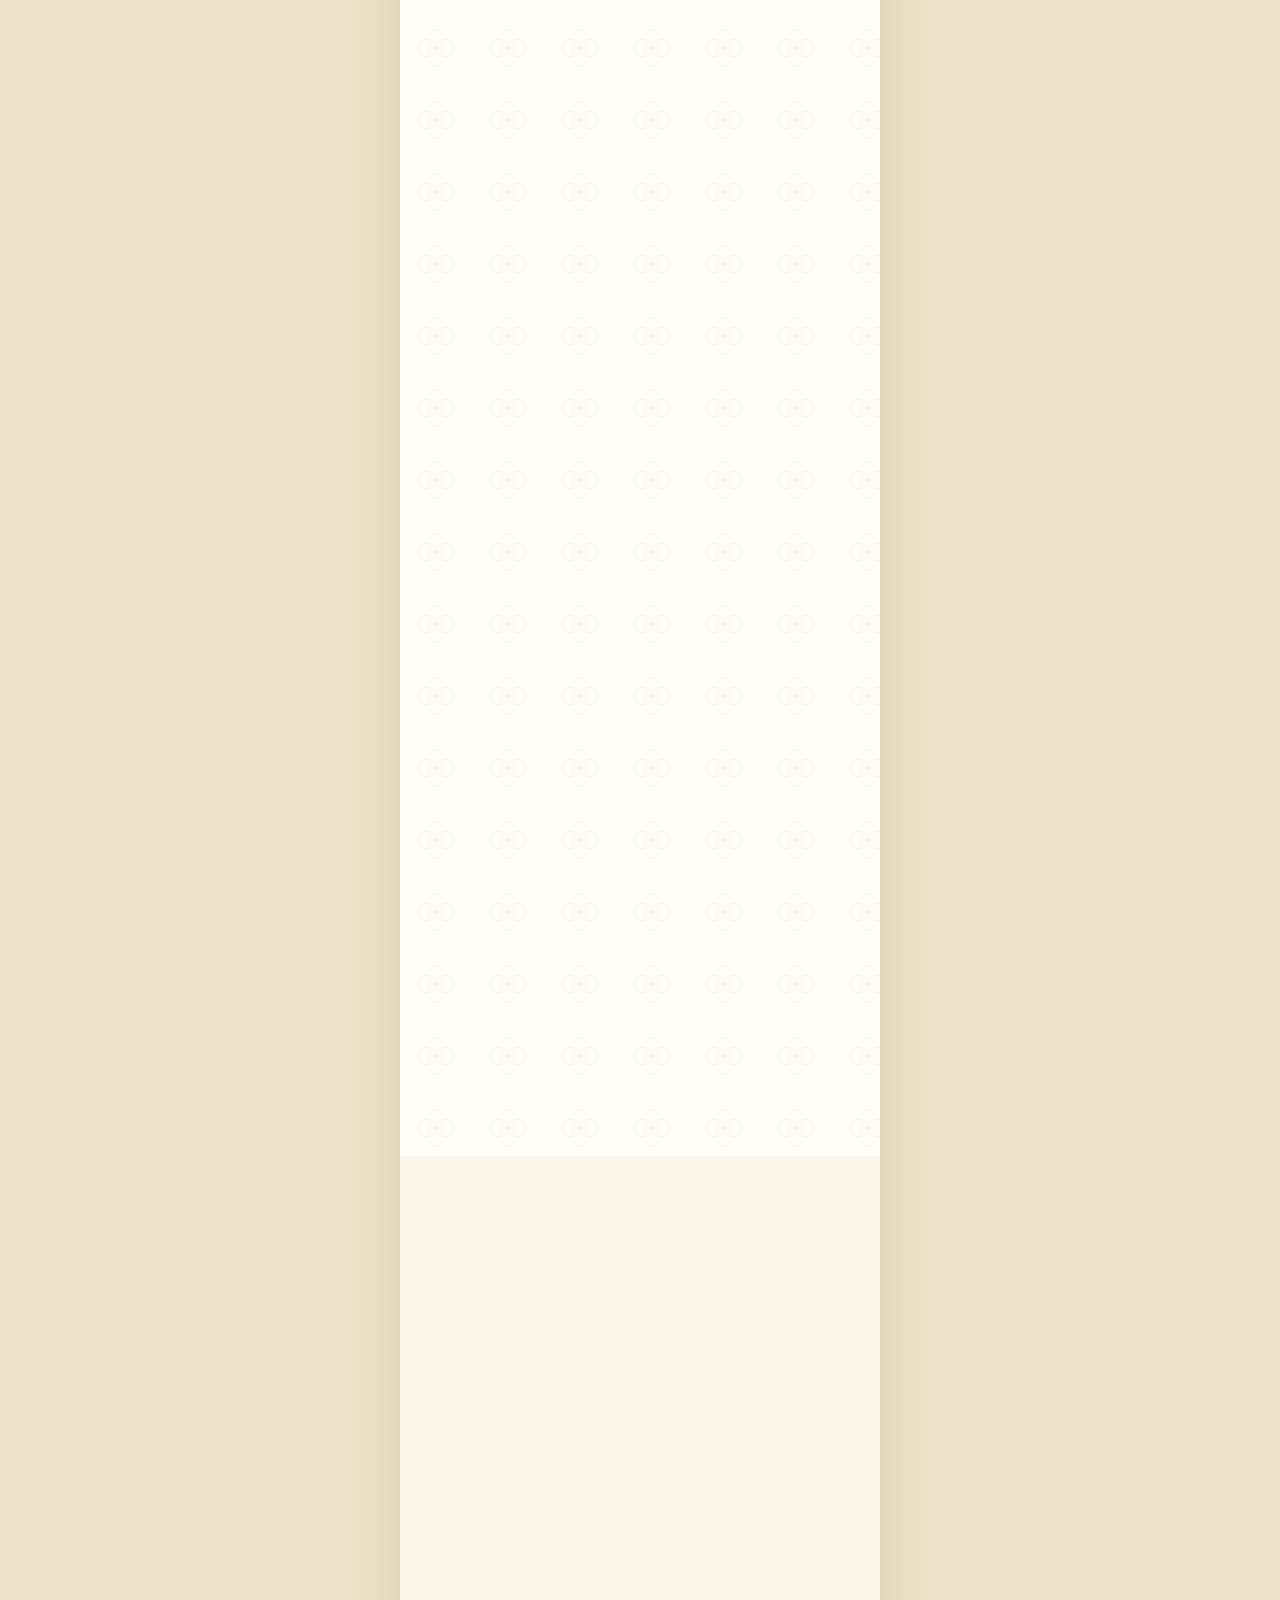
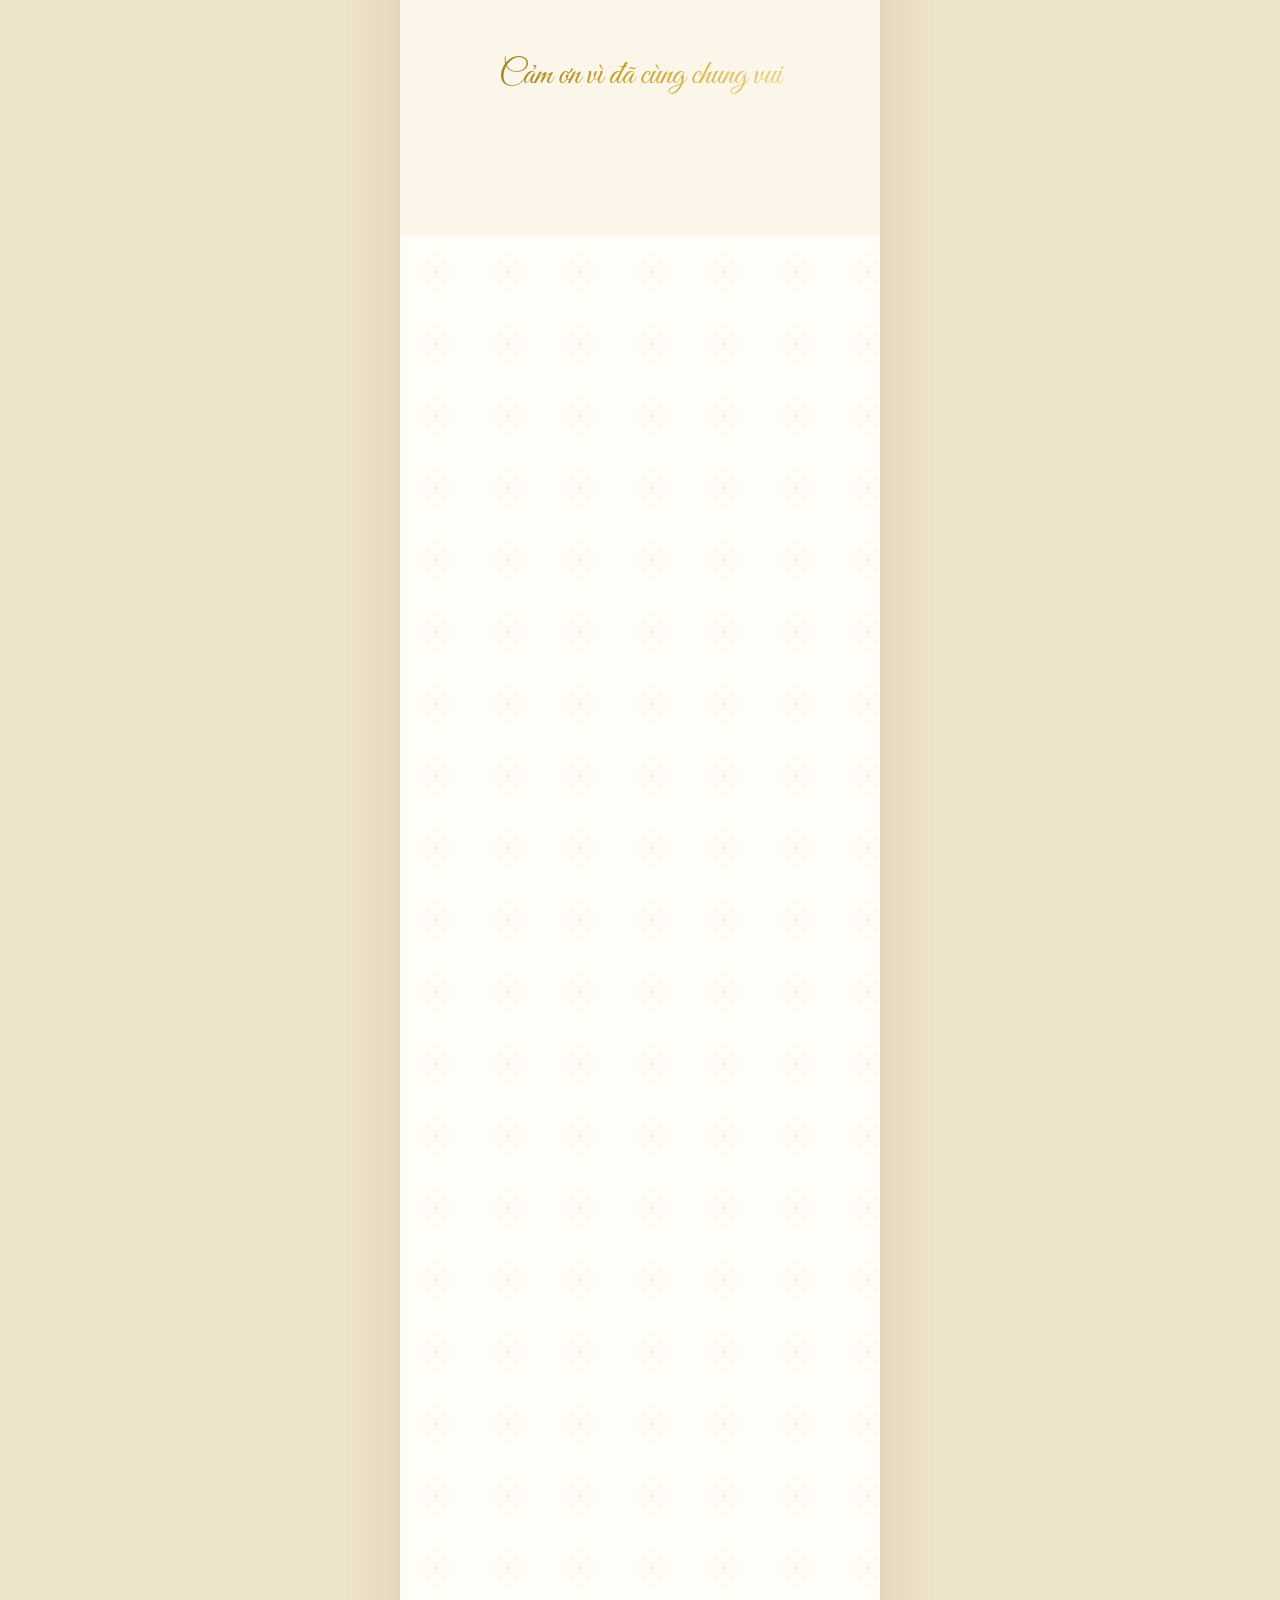
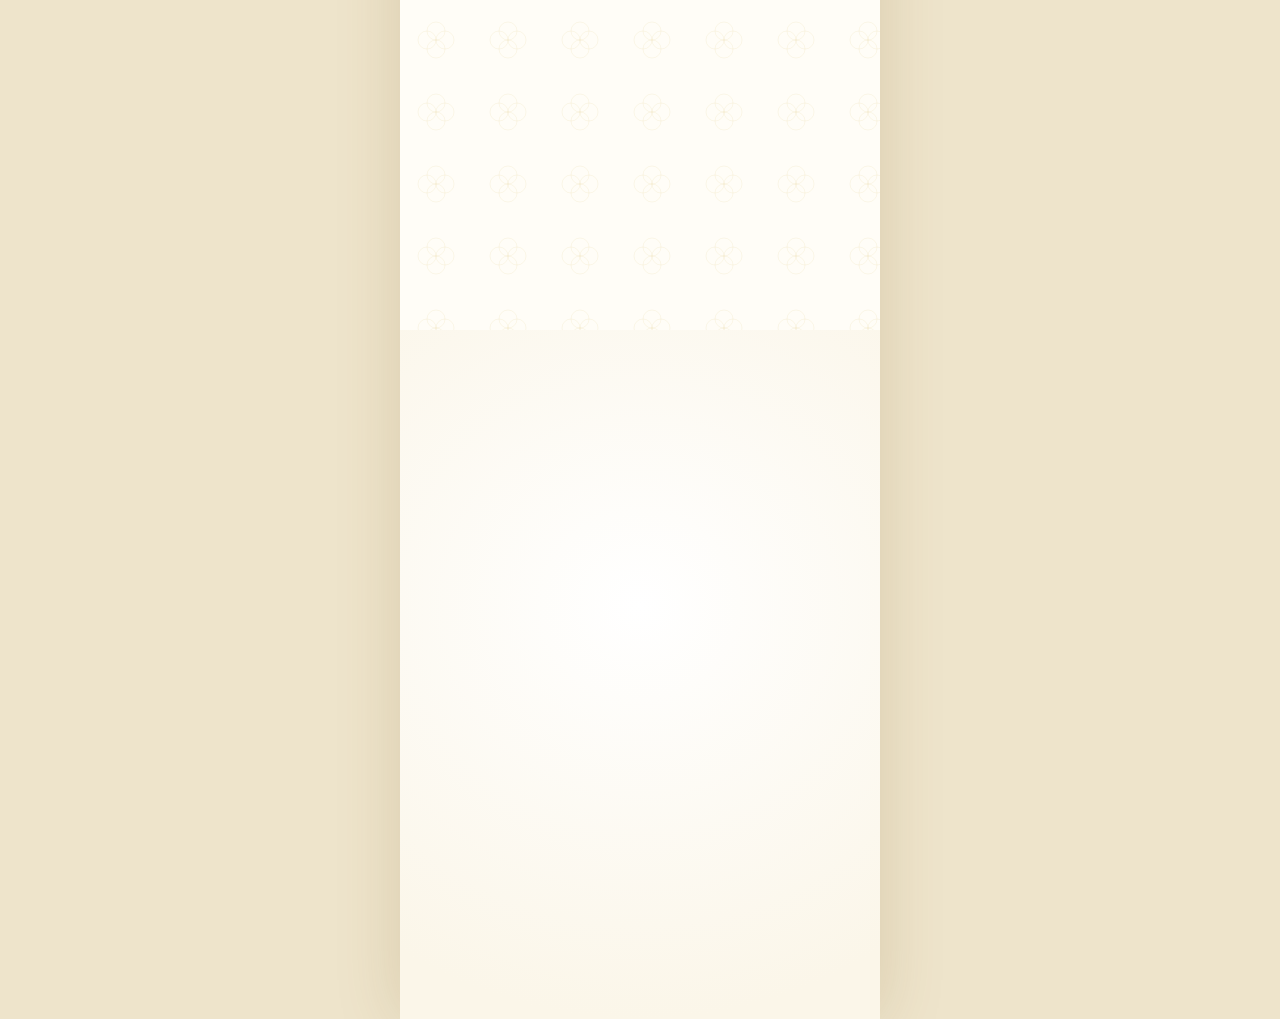
==== commit 4d3ba43f: "Link preview: drop the date (HCM 5.12 vs HN 12.12 share one page) Co-Authored-By: Claude Opus 5.5 <n" ====
--- a/index.html
+++ b/index.html
@@ -5,9 +5,9 @@
   <meta name="viewport" content="width=device-width, initial-scale=1, viewport-fit=cover" />
   <meta name="theme-color" content="#FBF6E9" />
   <title>Thiệp cưới · Việt Hoàng & Tuyết Nhi</title>
-  <meta name="description" content="Trân trọng kính mời bạn tới dự lễ thành hôn của Việt Hoàng & Tuyết Nhi · 12.12.2026" />
+  <meta name="description" content="Trân trọng kính mời bạn tới dự lễ thành hôn của Việt Hoàng & Tuyết Nhi" />
   <meta property="og:type" content="website" />
-  <meta property="og:title" content="Việt Hoàng & Tuyết Nhi · 12.12.2026" />
+  <meta property="og:title" content="Thiệp cưới · Việt Hoàng & Tuyết Nhi" />
   <meta property="og:description" content="Trân trọng kính mời bạn tới dự lễ thành hôn của chúng tôi 💛" />
   <!-- After adding a photo, set an absolute URL, e.g. https://<user>.github.io/<repo>/assets/photos/og.jpg -->
   <!-- <meta property="og:image" content="" /> -->
--- a/css/style.css
+++ b/css/style.css
@@ -58,7 +58,9 @@
   background-clip: text;
   color: transparent;
   -webkit-text-fill-color: transparent;
-  padding: 0 .18em .08em;
+  /* Room for Great Vibes' tall flourishes & descenders, which would otherwise be
+     cut off by background-clip: text (block-level uses cancel it with margins below) */
+  padding: .3em .2em .25em;
   animation: shimmer 7s linear infinite;
 }
 @keyframes shimmer { from { background-position: 0% 50%; } to { background-position: 220% 50%; } }
@@ -104,7 +106,7 @@
 }
 .intro__head { text-align: center; position: relative; animation: fadeDown 1.2s var(--ease) both; }
 .intro__kicker { margin: 0; font-family: var(--f-caps); letter-spacing: .32em; font-size: 13px; color: var(--gold-ink); text-transform: uppercase; }
-.intro__names { margin: 4px 0 2px; font-size: clamp(42px, 12vw, 58px); line-height: 1.08; }
+.intro__names { margin: calc(4px - .3em) 0 calc(2px - .25em); font-size: clamp(42px, 12vw, 58px); line-height: 1.08; }
 .intro__names small, .mini-card__n small { font-size: .6em; }
 .intro__date { margin: 0; font-family: var(--f-caps); letter-spacing: .3em; font-size: 15px; color: var(--ink-soft); }
 .intro__cta { text-align: center; position: relative; animation: fadeUp 1.2s .3s var(--ease) both; }
@@ -148,7 +150,7 @@
   text-align: center;
 }
 .mini-card__k { margin: 0; font-family: var(--f-caps); letter-spacing: .3em; font-size: 10px; color: var(--gold-ink); text-transform: uppercase; }
-.mini-card__n { margin: 4px 0; font-size: clamp(24px, 7vw, 30px); line-height: 1.05; }
+.mini-card__n { margin: calc(4px - .3em) 0 calc(4px - .25em); font-size: clamp(24px, 7vw, 30px); line-height: 1.05; }
 .mini-card__d { margin: 0; font-family: var(--f-caps); letter-spacing: .25em; font-size: 12px; color: var(--ink-soft); }
 
 .envelope__front {
@@ -263,6 +265,7 @@
 .frame::after { inset: 5px; border: 1px solid var(--line-soft); }
 
 .sec__title { margin: 0 0 6px; font-size: clamp(44px, 12vw, 56px); }
+.sec__title.gold-text { margin: -.3em 0 calc(6px - .25em); }
 .sec__kicker { margin: 0 0 4px; font-family: var(--f-caps); font-size: 13px; letter-spacing: .3em; text-transform: uppercase; color: var(--gold-ink); }
 .sec__lead { margin: 0 auto; max-width: 34ch; color: var(--ink-soft); }
 
@@ -289,7 +292,7 @@
 .rv--fade { transform: none; }
 .rv.in { opacity: 1; transform: none; }
 .rv--write { opacity: 1; transform: none; clip-path: inset(-20% 100% -20% 0); transition: clip-path 2s cubic-bezier(.6, .1, .3, 1); transition-delay: calc(var(--d, 0) * 110ms); }
-.rv--write.in { clip-path: inset(-20% -5% -20% 0); }
+.rv--write.in { clip-path: inset(-60% -10% -60% -10%); }
 
 /* --------------------------------------------------------------------
    Hero
@@ -302,13 +305,14 @@
   overflow: hidden;
 }
 .hero__inner { position: relative; z-index: 1; }
-.crest { width: 128px; margin: 0 auto 10px; color: var(--gold); }
+.crest { width: 150px; margin: 0 auto 10px; color: var(--gold); }
 .crest svg { width: 100%; height: auto; overflow: visible; }
 .crest text { font-family: var(--f-script); }
-.hero--nophoto .crest { width: 168px; margin-bottom: 18px; }
+.hero--nophoto .crest { width: 200px; margin-bottom: 18px; }
 .hero__kicker { margin: 0 0 8px; font-family: var(--f-caps); font-size: 14px; letter-spacing: .36em; color: var(--gold-ink); text-transform: uppercase; }
 .hero__names { margin: 0; font-size: clamp(54px, 15vw, 72px); line-height: 1.05; }
 .hero__names span { display: block; }
+.hero__names span.gold-text { margin: -.3em 0 -.25em; }
 .hero__amp { font-size: .6em; color: var(--gold-soft); margin: -2px 0; }
 .hero__date { display: flex; align-items: center; justify-content: center; gap: 14px; margin-top: 18px;
   font-family: var(--f-caps); font-size: 22px; letter-spacing: .22em; color: var(--ink); }
@@ -342,7 +346,9 @@
   display: inline-block; padding: 0 .25em .1em; border-bottom: 1px dashed var(--gold-soft); max-width: 100%; overflow-wrap: anywhere;
 }
 .invite__text { margin: 14px auto 0; max-width: 32ch; font-family: var(--f-caps); font-size: 15px; letter-spacing: .08em; line-height: 1.6; text-transform: uppercase; color: var(--ink-soft); }
-.invite__couple { margin: 18px 0 4px; font-size: clamp(42px, 11.5vw, 54px); line-height: 1.1; }
+.invite__couple { margin: calc(18px - .3em) 0 calc(4px - .25em); font-size: clamp(42px, 11.5vw, 54px); line-height: 1.1; }
+.invite__couple span { display: block; white-space: nowrap; }
+.invite__couple .invite__amp { font-size: .6em; line-height: 1; margin: .05em 0; }
 .families { display: grid; grid-template-columns: 1fr 1fr; gap: 14px; margin-top: 26px; }
 .family h4 { margin: 0 0 6px; font-family: var(--f-caps); font-size: 15px; letter-spacing: .18em; color: var(--gold-ink); }
 .family p { margin: 0; font-size: 16.5px; font-weight: 500; line-height: 1.6; color: var(--ink); }
@@ -371,6 +377,7 @@
 .event__day { font-family: var(--f-caps); font-weight: 700; font-size: 24px; letter-spacing: .1em; }
 .event__long { margin: 12px 0 0; font-family: var(--f-caps); font-size: 15px; letter-spacing: .1em; color: var(--ink); }
 .event__lunar { margin: 12px 0 0; font-style: italic; font-size: 16px; color: var(--ink-soft); }
+.event__note { margin: 8px 0 0; font-family: var(--f-caps); font-size: 14px; letter-spacing: .06em; color: var(--gold-ink); }
 .event__venue { margin: 18px 0 2px; font-family: var(--f-caps); font-weight: 700; font-size: 17px; letter-spacing: .08em; color: var(--gold-ink); text-transform: uppercase; line-height: 1.4; }
 .event__addr { margin: 0; font-size: 17px; }
 .event__actions { display: flex; flex-wrap: wrap; justify-content: center; gap: 10px; margin-top: 20px; }
@@ -393,17 +400,71 @@
 .cd::after { content: ""; position: absolute; inset: 3px; border: 1px solid var(--line-soft); pointer-events: none; }
 .cd b { display: block; font-family: var(--f-serif); font-weight: 600; font-size: 34px; line-height: 1; color: var(--gold-ink); font-variant-numeric: tabular-nums; }
 .cd span { display: block; margin-top: 6px; font-family: var(--f-caps); font-size: 11px; letter-spacing: .16em; text-transform: uppercase; color: var(--ink-soft); }
-.countdown-done { margin: 30px 0 0; font-size: 34px; }
+.countdown-done { margin: calc(30px - .3em) 0 -.25em; font-size: 34px; }
 .sign-off { margin: 30px 0 0; font-size: 30px; color: var(--ink); }
 
 /* --------------------------------------------------------------------
    Gallery
    -------------------------------------------------------------------- */
-.gallery { display: grid; grid-template-columns: repeat(2, 1fr); gap: 8px; margin-top: 26px; }
-.gallery button { border: 0; padding: 0; background: var(--cream); overflow: hidden; aspect-ratio: 3 / 4; }
-.gallery button:nth-child(3n + 1) { grid-column: span 2; aspect-ratio: 4 / 3; }
-.gallery img { width: 100%; height: 100%; object-fit: cover; transition: transform .8s var(--ease); }
-.gallery button:active img { transform: scale(1.04); }
+.gallery {
+  position: relative;
+  display: grid; grid-template-columns: repeat(2, 1fr); gap: 12px;
+  grid-template-areas: "p1 p2" "p1 p3" "p4 p4" "p5 p6";
+  margin-top: 30px;
+}
+.ph {
+  position: relative; display: block; border: 0; margin: 0; padding: 6px;
+  background: var(--ivory);
+  box-shadow: inset 0 0 0 1px var(--line), 0 14px 30px -18px rgba(122, 90, 30, .55);
+  transition: transform .5s var(--ease), box-shadow .5s var(--ease);
+}
+.ph::after { content: ""; position: absolute; inset: 3px; border: 1px solid var(--line-soft); pointer-events: none; }
+.ph__img { position: relative; display: block; width: 100%; height: 100%; overflow: hidden; background: var(--cream); }
+.ph__img img { width: 100%; height: 100%; object-fit: cover; transition: transform 1.2s var(--ease); }
+button.ph:hover img, button.ph:active img { transform: scale(1.05); }
+button.ph:focus-visible { outline: 2px solid var(--gold); outline-offset: 3px; }
+
+.ph--1 { grid-area: p1; }
+.ph--2 { grid-area: p2; aspect-ratio: 1; }
+.ph--3 { grid-area: p3; aspect-ratio: 1; }
+.ph--4 { grid-area: p4; aspect-ratio: 3 / 2; }
+.ph--5 { grid-area: p5; aspect-ratio: 3 / 4; }
+.ph--6 { grid-area: p6; aspect-ratio: 3 / 4; }
+/* Arched frames for the last pair, echoing the hero arch */
+.ph--5, .ph--6, .ph--5::after, .ph--6::after { border-radius: 999px 999px 4px 4px; }
+.ph--5 .ph__img, .ph--6 .ph__img { border-radius: 999px 999px 2px 2px; }
+/* Extra photos beyond 6 flow as portraits */
+.ph:nth-child(n + 7) { grid-area: auto; aspect-ratio: 3 / 4; }
+
+/* Placeholder */
+.ph--empty .ph__img {
+  background:
+    radial-gradient(80% 70% at 50% 45%, rgba(255, 255, 255, .85), transparent 70%),
+    url("data:image/svg+xml,%3Csvg xmlns='http://www.w3.org/2000/svg' width='36' height='36' viewBox='0 0 36 36'%3E%3Cg fill='none' stroke='%23C9A227' stroke-opacity='.18' stroke-width='.8'%3E%3Ccircle cx='18' cy='13.5' r='4.5'/%3E%3Ccircle cx='18' cy='22.5' r='4.5'/%3E%3Ccircle cx='13.5' cy='18' r='4.5'/%3E%3Ccircle cx='22.5' cy='18' r='4.5'/%3E%3C/g%3E%3C/svg%3E"),
+    linear-gradient(160deg, #FFFBEF, var(--cream) 60%, #F1E2B8);
+}
+.ph--empty .ph__img::before {
+  content: ""; position: absolute; inset: 0; pointer-events: none;
+  background: linear-gradient(115deg, transparent 35%, rgba(255, 255, 255, .7) 50%, transparent 65%);
+  background-size: 250% 100%;
+  animation: phShine 5s ease-in-out infinite;
+  animation-delay: calc(var(--d, 0) * .6s);
+}
+@keyframes phShine { 0% { background-position: 130% 0; } 60%, 100% { background-position: -130% 0; } }
+.ph__ph {
+  position: absolute; inset: 0;
+  display: flex; flex-direction: column; align-items: center; justify-content: center; gap: 2px;
+  text-align: center; padding: 10px;
+}
+.ph__num { font-size: 11px; letter-spacing: .3em; color: var(--gold-ink); opacity: .8; }
+.ph__mono { font-size: clamp(34px, 10vw, 46px); line-height: 1.1; }
+.ph__mono i { font-style: normal; font-size: .55em; margin: 0 .2em 0 .12em; }
+.ph__soon { font-size: 10px; letter-spacing: .24em; color: var(--ink-soft); opacity: .85; }
+.ph__soon::before, .ph__soon::after { content: ""; display: inline-block; width: 14px; height: 1px; background: var(--gold-soft); vertical-align: middle; margin: 0 6px; }
+.ph--1 .ph__mono, .ph--4 .ph__mono { font-size: clamp(42px, 13vw, 58px); }
+.ph--2 .ph__soon, .ph--3 .ph__soon { font-size: 9px; letter-spacing: .16em; }
+.ph--2 .ph__soon::before, .ph--2 .ph__soon::after, .ph--3 .ph__soon::before, .ph--3 .ph__soon::after { display: none; }
+.ph--5 .ph__ph, .ph--6 .ph__ph { padding-top: 22%; }
 
 .lightbox { position: fixed; inset: 0; z-index: 80; background: rgba(28, 22, 12, .92); display: grid; place-items: center; padding: 20px; }
 .lightbox img { max-height: 86vh; max-width: 100%; object-fit: contain; box-shadow: 0 10px 40px rgba(0,0,0,.5); }
@@ -515,6 +576,7 @@
   .family p { font-size: 15px; }
   .event__time-big { font-size: 40px; }
   .cd b { font-size: 28px; }
+  .gallery { gap: 9px; }
 }
 /* Short screens (landscape phones) */
 @media (max-height: 560px) {
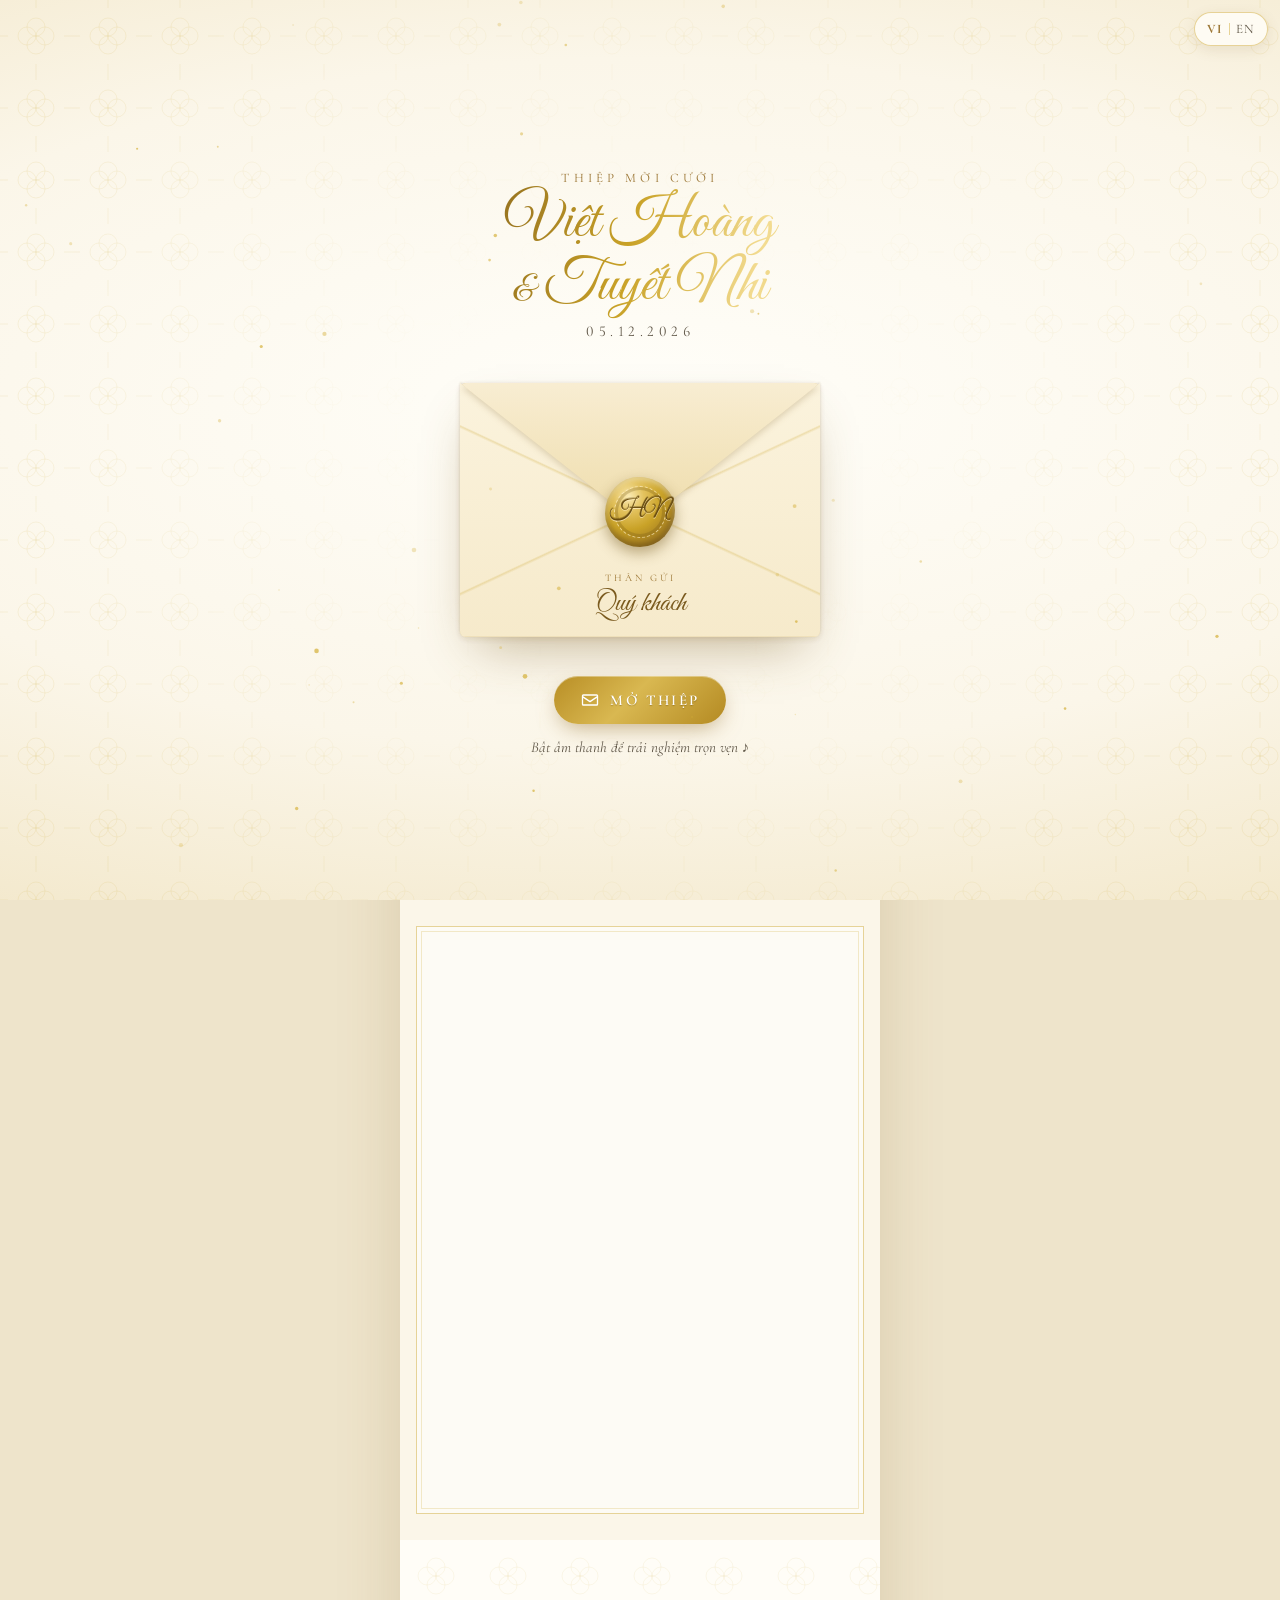
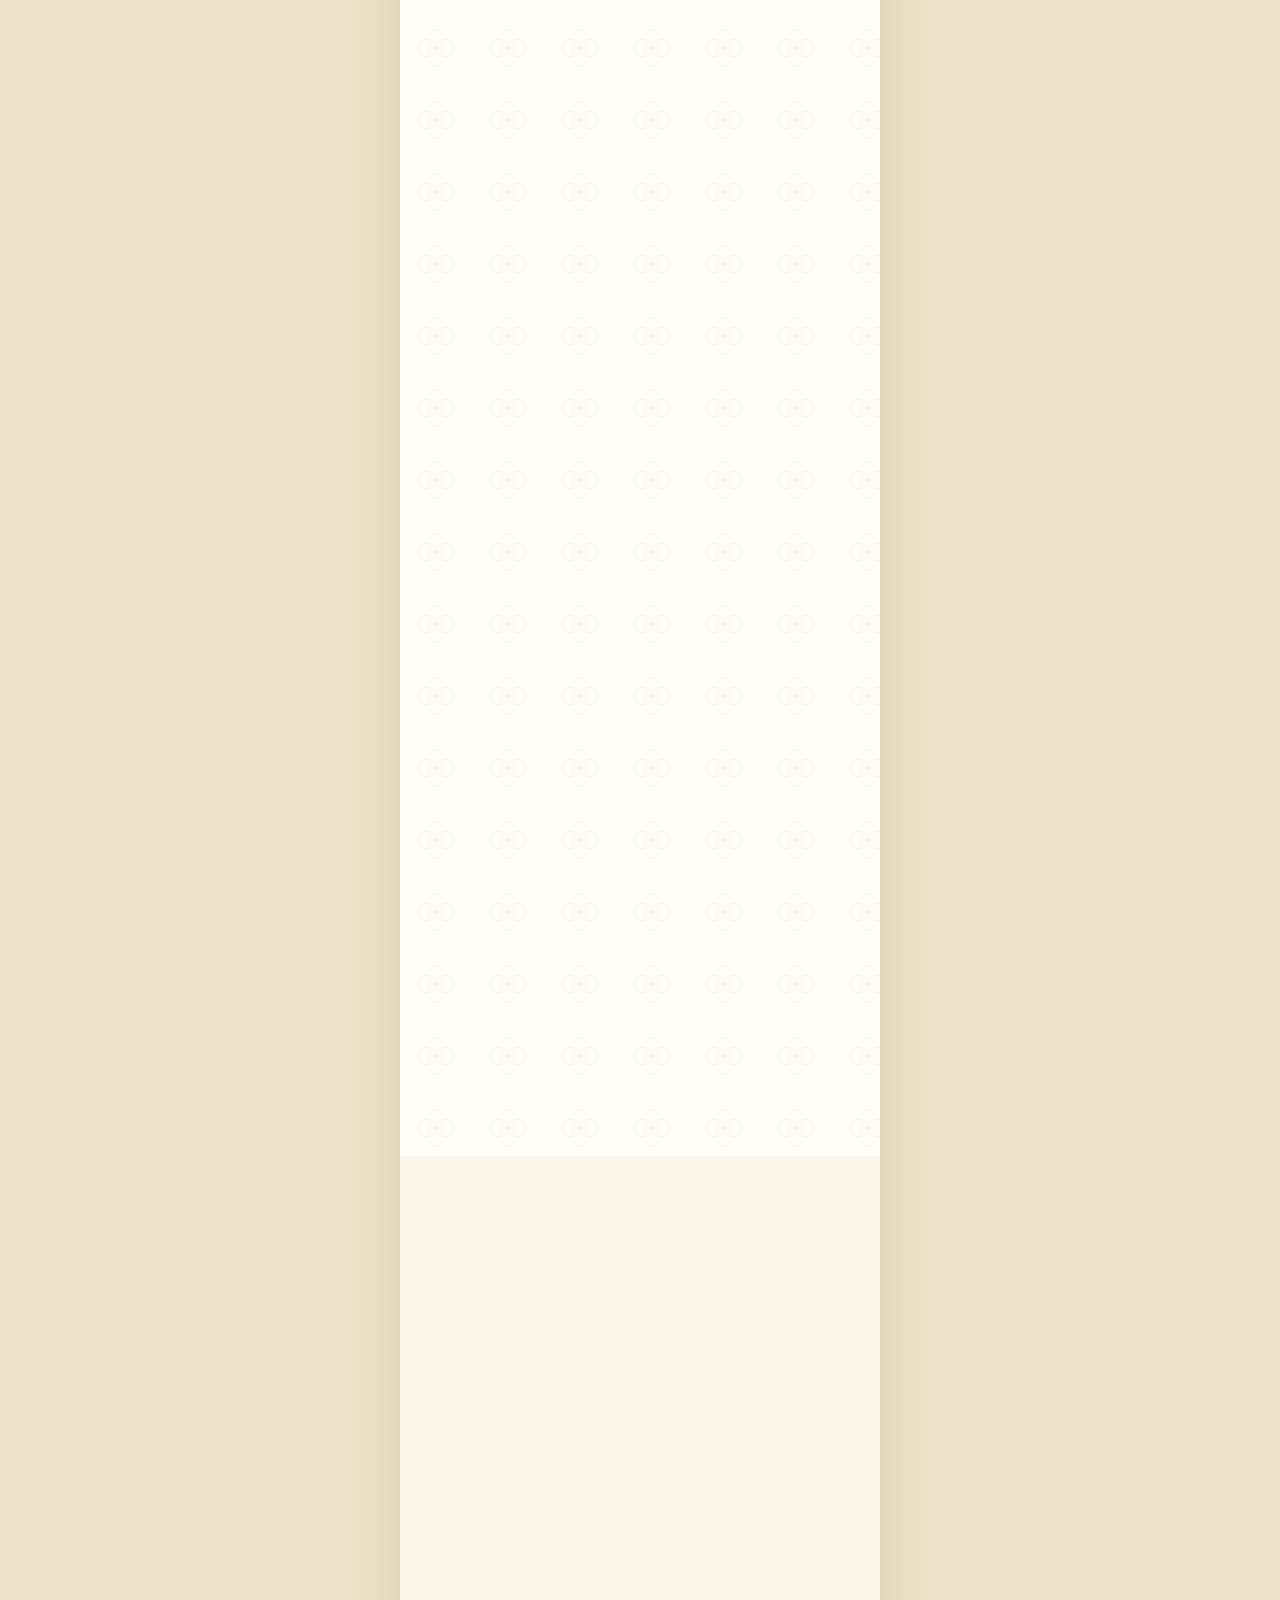
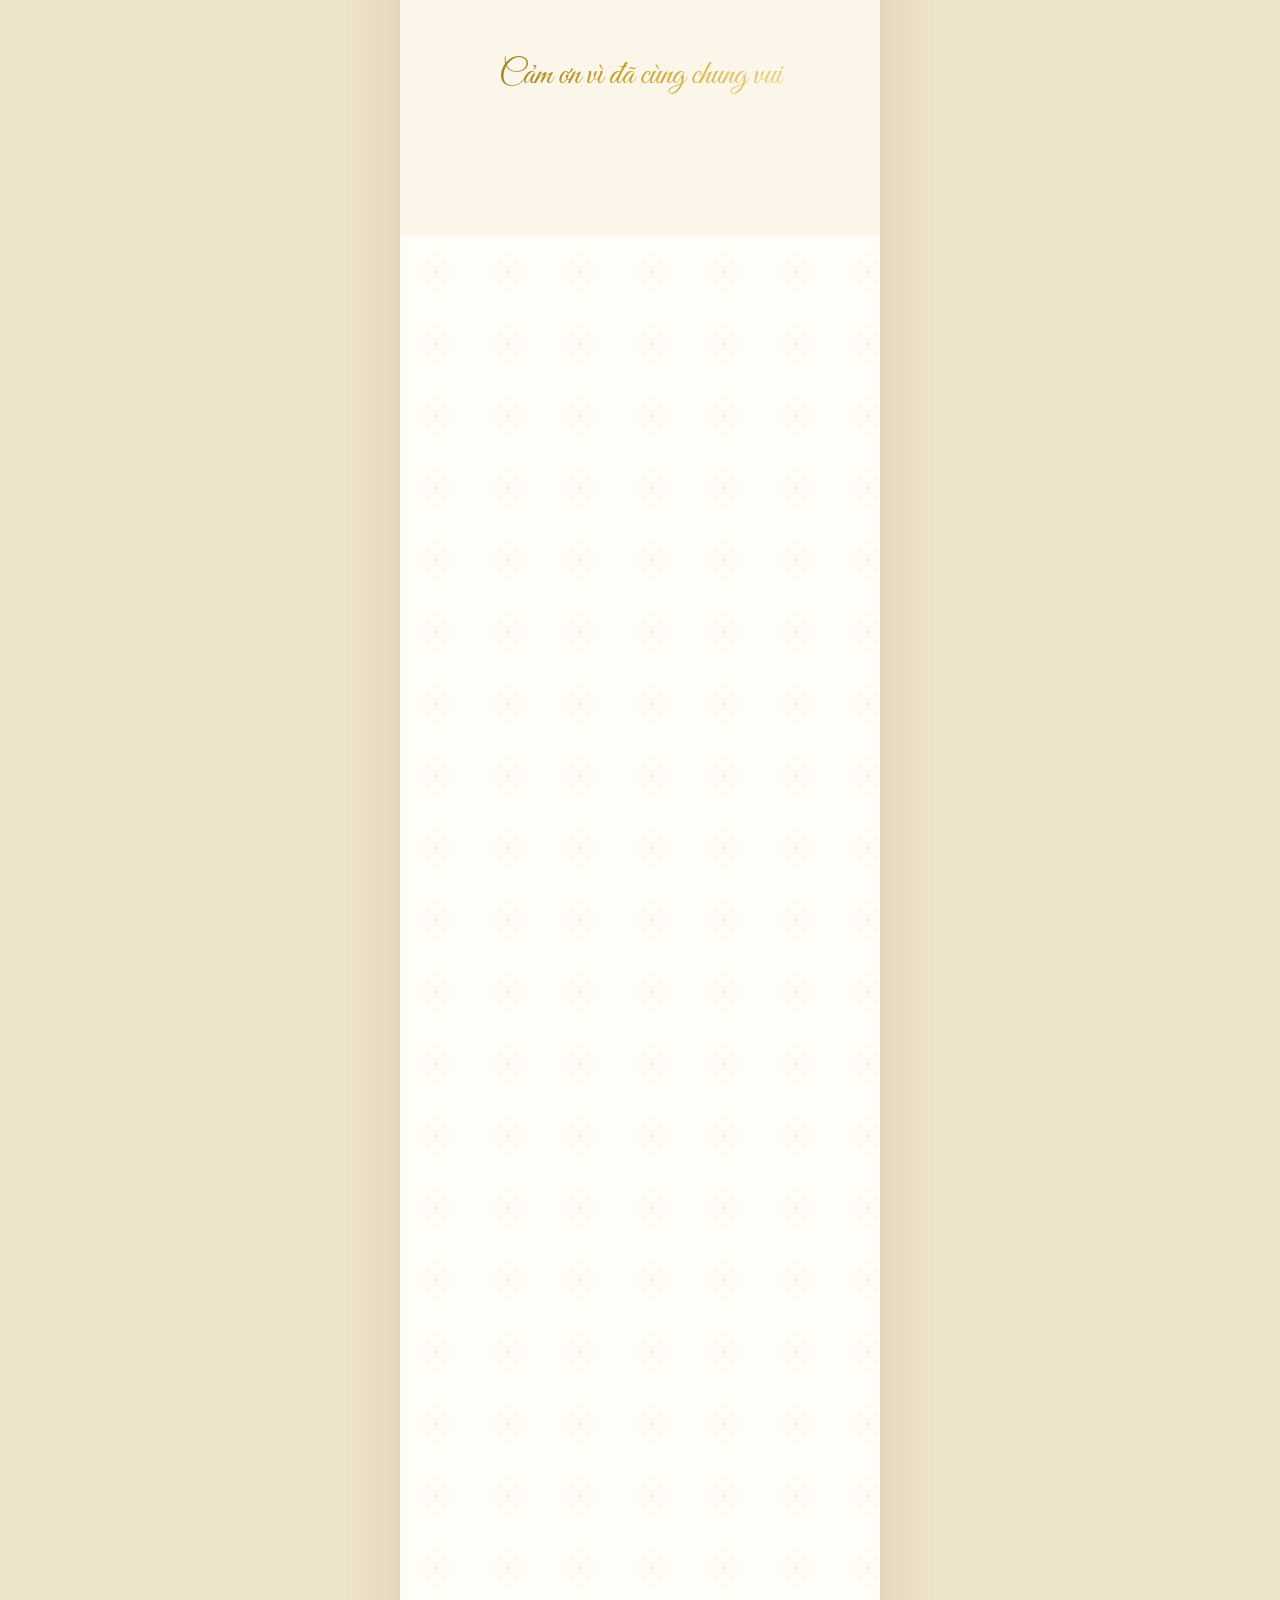
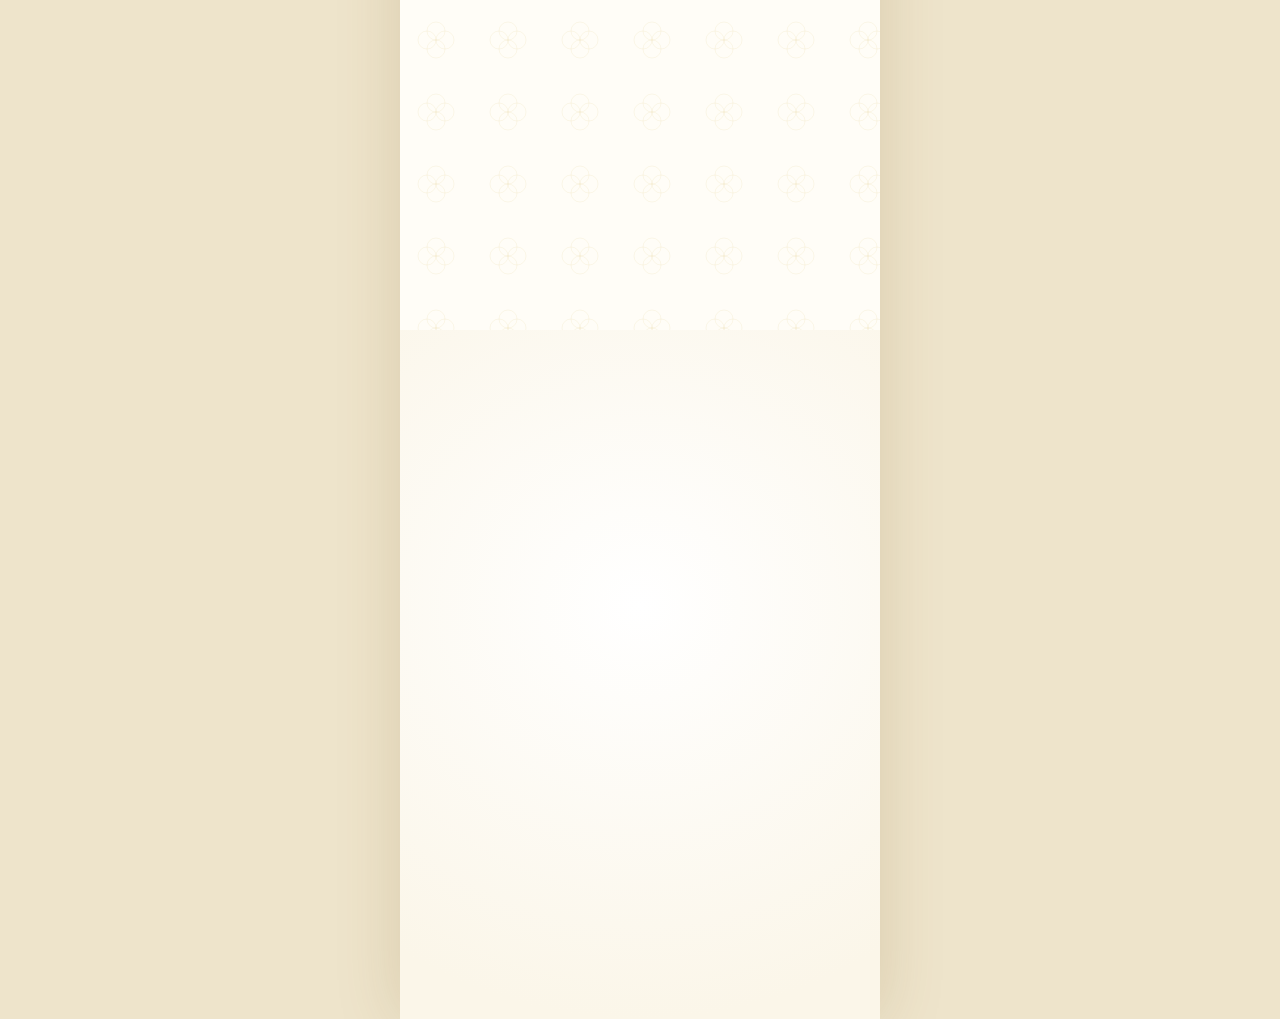
==== commit dd49c496: "Bride's-family invite: "Lễ vu quy"; groom's side stays "Lễ thành hôn" - heroKickerB / inviteTextB (v" ====
--- a/index.html
+++ b/index.html
@@ -5,10 +5,10 @@
   <meta name="viewport" content="width=device-width, initial-scale=1, viewport-fit=cover" />
   <meta name="theme-color" content="#FBF6E9" />
   <title>Thiệp cưới · Việt Hoàng & Tuyết Nhi</title>
-  <meta name="description" content="Trân trọng kính mời bạn tới dự lễ thành hôn của Việt Hoàng & Tuyết Nhi" />
+  <meta name="description" content="Trân trọng kính mời bạn tới dự lễ cưới của Việt Hoàng & Tuyết Nhi" />
   <meta property="og:type" content="website" />
   <meta property="og:title" content="Thiệp cưới · Việt Hoàng & Tuyết Nhi" />
-  <meta property="og:description" content="Trân trọng kính mời bạn tới dự lễ thành hôn của chúng tôi 💛" />
+  <meta property="og:description" content="Trân trọng kính mời bạn tới dự lễ cưới của chúng tôi 💛" />
   <!-- After adding a photo, set an absolute URL, e.g. https://<user>.github.io/<repo>/assets/photos/og.jpg -->
   <!-- <meta property="og:image" content="" /> -->
 
